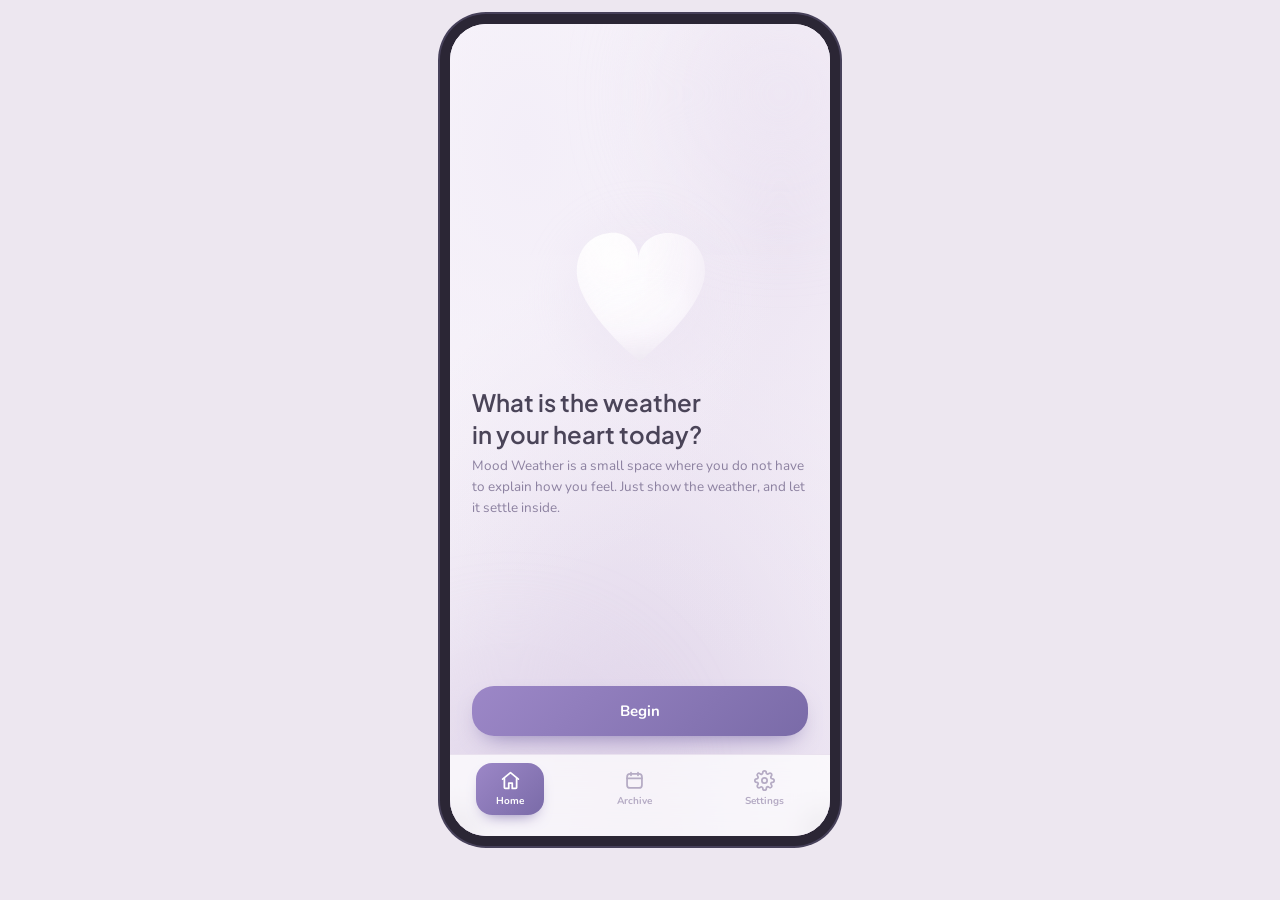
==== mood-weather-v6.html @ 12b2932c "Initial commit" ====
<!DOCTYPE html>
<html lang="en" id="mw-html">
<head>
<meta charset="UTF-8">
<meta name="viewport" content="width=device-width, initial-scale=1.0, viewport-fit=cover">
<title>Mood Weather</title>
<link rel="preconnect" href="https://fonts.googleapis.com">
<link rel="preconnect" href="https://fonts.gstatic.com" crossorigin>
<link href="https://fonts.googleapis.com/css2?family=Plus+Jakarta+Sans:wght@500;600;700&family=Nunito:wght@400;600;700;800&display=swap" rel="stylesheet">
<style>
  :root{
    --ink:#4A4458; --ink-soft:#8C81A0; --ink-faint:#B5ABC4;
    --card:#FFFFFFdd; --line:#E9E1EE;
    --g1:#F3E6F5; --g2:#EAD9EC; --g3:#DDC9E6;
    --accent:#B79FD1; --accent-deep:#9C87C7;
  }
  [data-mood="sun"]{ --g1:#FFE7C2; --g2:#FCCB93; --g3:#F3AE72; --accent:#F0995C; --accent-deep:#E08540; --m-ink:#5B4336; --m-sub:#8D7467; --m-line:#EED8C4; --mark:#F3AE72; }
  [data-mood=""]{ --g1:#F3EEF8; --g2:#ECE4F2; --g3:#DED2E8; --accent:#9C87C7; --accent-deep:#7A6BA8; --m-ink:#4A4458; --m-sub:#8C81A0; --m-line:#E9E1EE; --mark:#8C81A0; }
  [data-mood="cloud"]{ --g1:#E4E9FB; --g2:#C7D0F0; --g3:#96A3CC; --accent:#9CB0EF; --accent-deep:#6280D8; --m-ink:#474F76; --m-sub:#8D879B; --m-line:#E4E2F0; --mark:#8B8799; }
  [data-mood="rain"]{ --g1:#DCF1F3; --g2:#B7DEE2; --g3:#7FAEC0; --accent:#6BA0B4; --accent-deep:#4F8699; --m-ink:#50707C; --m-sub:#6D929F; --m-line:#AEDAEA; --mark:#7FAEC0; }
  [data-mood="storm"]{ --g1:#E6DEF5; --g2:#C9B6E6; --g3:#8175A0; --accent:#8D77BA; --accent-deep:#5F4888; --m-ink:#4A4458; --m-sub:#807494; --m-line:#D6C5DF; --mark:#8C81A0; }
  [data-mood="fog"]{ --g1:#F1E9F3; --g2:#DDCEE0; --g3:#B7A9BE; --accent:#A796AF; --accent-deep:#8C7C93; --m-ink:#4A4458; --m-sub:#8C81A0; --m-line:#E9E1EE; --mark:#8C81A0; }
  [data-mood="rainbow"]{ --g1:#FDE3F0; --g2:#F6C3DE; --g3:#DE9FBC; --accent:#DB88B6; --accent-deep:#C46A9B; --m-ink:#83536D; --m-sub:#A97288; --m-line:#EED2E2; --mark:#9E7285; }
  [data-mood="snow"]{ --g1:#EAF3FB; --g2:#CFE3F3; --g3:#A9C6E0; --accent:#8FB0D1; --accent-deep:#6E93B6; --m-ink:#033A8D; --m-sub:#3560A2; --m-line:#D7E3F3; --mark:#4C7DA9; }
  /* Screens where the weather mood re-tints ink/sub/line — Welcome & Settings stay neutral */
  #scr-today, #scr-confirm, #scr-detail, #scr-season, #scr-archive{
    --ink: var(--m-ink); --ink-soft: var(--m-sub); --line: var(--m-line);
  }

  *{box-sizing:border-box;margin:0;padding:0;}
  body{ background:#EDE7F0; }
  .mw-root{ font-family:'Nunito',sans-serif; color:var(--ink); display:flex; justify-content:center; padding:24px 0; }
  .mw-phone{
    width:100%; max-width:380px; border-radius:36px; overflow:hidden;
    box-shadow:0 0 0 10px #2B2635, 0 0 0 12px #47415a; position:relative; height:812px; isolation:isolate;
  }
  @media (max-width:420px){ .mw-phone{border-radius:0;box-shadow:none;} .mw-root{padding:0;} }

  .mw-bg{ position:absolute; inset:0; z-index:0;
    background:
      radial-gradient(120% 90% at 20% 15%, var(--g1) 0%, transparent 60%),
      radial-gradient(110% 100% at 85% 25%, var(--g2) 0%, transparent 55%),
      radial-gradient(140% 120% at 50% 100%, var(--g3) 0%, transparent 60%),
      linear-gradient(180deg, #FBF8FC, #F3EEF7);
    transition:background 1s ease;
  }
  .mw-bg::before, .mw-bg::after{ content:''; position:absolute; border-radius:50%; filter:blur(50px); opacity:.5; transition:background 1s ease; }
  .mw-bg::before{ width:220px; height:220px; background:var(--g2); top:-40px; right:-60px; animation:mwDrift1 16s ease-in-out infinite, mwPulse 7s ease-in-out infinite; }
  .mw-bg::after{ width:260px; height:260px; background:var(--g3); bottom:-80px; left:-70px; animation:mwDrift2 19s ease-in-out infinite, mwPulse 9s ease-in-out infinite reverse; }
  @keyframes mwDrift1{ 0%,100%{ transform:translate(0,0) scale(1); } 50%{ transform:translate(-18px, 16px) scale(1.08); } }
  @keyframes mwDrift2{ 0%,100%{ transform:translate(0,0) scale(1); } 50%{ transform:translate(16px, -14px) scale(1.06); } }
  @keyframes mwPulse{ 0%,100%{ opacity:.4; } 50%{ opacity:.65; } }

  .mw-screen{ display:none; padding:36px 22px 100px; position:absolute; inset:0; flex-direction:column; z-index:1; animation:mwFadeIn .4s ease; overflow-y:auto; -webkit-overflow-scrolling:touch; }
  .mw-screen.active{display:flex;}
  @keyframes mwFadeIn{from{opacity:0; transform:translateY(6px);} to{opacity:1; transform:translateY(0);}}

  h1.mw-title{ font-family:'Plus Jakarta Sans',sans-serif; font-weight:600; font-size:24px; line-height:1.3; color:var(--ink); white-space:pre-line; }
  h2.mw-h2{ font-family:'Plus Jakarta Sans',sans-serif; font-weight:600; font-size:21px; color:var(--ink); }
  p.mw-sub{ font-size:13.5px; color:var(--ink-soft); line-height:1.55; margin-top:6px; }

  .mw-topbar{ display:flex; align-items:center; justify-content:space-between; margin-bottom:4px; }
  .mw-icon-btn{ width:36px; height:36px; border-radius:50%; background:var(--card); backdrop-filter:blur(6px); border:1.5px solid var(--line); display:flex; align-items:center; justify-content:center; cursor:pointer; }
  .mw-icon-btn svg{ width:17px; height:17px; color:var(--ink-soft); }

  .mw-btn{ font-family:'Nunito',sans-serif; font-weight:700; font-size:15px; border:none; border-radius:22px; padding:15px 20px; cursor:pointer; width:100%; color:#fff;
    background:linear-gradient(135deg,var(--accent),var(--accent-deep)); transition:transform .15s ease, opacity .15s ease, background 1s ease; box-shadow:0 10px 24px -12px var(--accent-deep); }
  .mw-btn:active{transform:scale(0.97);}
  .mw-btn.mw-ghost{ background:transparent; color:var(--ink-soft); border:1.5px solid var(--line); box-shadow:none; }
  #season-btn, #export-btn{ color:var(--mark); }
  .mw-btn.mw-small{ padding:10px 16px; font-size:13.5px; width:auto; }
  .mw-month-actions{ display:flex; gap:20px; margin-top:4px; }
  .mw-btn.mw-half{ flex:1; width:auto; }
  .mw-btn.mw-fill-soft{ background:var(--line); color:var(--mark); border:1.5px solid var(--line); box-shadow:none; }
  .mw-btn:disabled{opacity:.4; cursor:not-allowed; box-shadow:none;}

  .mw-heart-wrap{ display:flex; align-items:center; justify-content:center; }
  .mw-heart{ position:relative; transform-origin:center; }
  .mw-heart-glow{ position:absolute; inset:-20%; border-radius:50%; background:radial-gradient(circle, var(--g3) 0%, transparent 68%); filter:blur(22px); opacity:.4; transition:background 1s ease; pointer-events:none; animation: mwGlowBreathe 6.5s ease-in-out infinite; }
  .mw-heart-clip{ position:relative; overflow:hidden; box-shadow: inset 0 -10px 22px rgba(74,68,88,.18), inset 0 6px 12px rgba(255,255,255,.55); }
  .mw-heart-lg{ width:150px; height:140px; }
  .mw-heart-md{ width:112px; height:101px; }
  .mw-heart-sm{ width:86px; height:77px; }
  .mw-heart-base{ position:absolute; inset:0; background:radial-gradient(circle at 35% 25%, rgba(255,255,255,.95), rgba(250,247,252,.8) 55%, rgba(235,229,242,.7) 100%); }
  .mw-heart-tint{ position:absolute; inset:0; background:var(--g3); opacity:.15; transition:background 1s ease, opacity .6s ease; animation: mwTintShimmer 8s ease-in-out infinite; }
  .mw-heart-inside{ position:absolute; inset:0; overflow:hidden; }
  .mw-heart-surface{ position:absolute; inset:-30%;
    background:radial-gradient(circle at 30% 22%, rgba(255,255,255,.65), rgba(255,255,255,0) 40%), linear-gradient(125deg, rgba(255,255,255,0) 30%, rgba(255,255,255,.5) 46%, rgba(255,255,255,0) 62%);
    background-size:100% 100%, 260% 260%;
    background-position:0 0, 0% 0%;
    mix-blend-mode:overlay; pointer-events:none; animation: mwSheenMove 9s ease-in-out infinite; }

  @keyframes mwBreatheIn{ 0%{ transform:scale(1);} 45%{ transform:scale(1.07);} 100%{ transform:scale(1);} }
  .mw-heart.flourish{ animation: mwBreatheIn .7s cubic-bezier(.3,.8,.4,1); }
  @keyframes mwGlowSpike{ 0%{opacity:.4;} 40%{opacity:.95;} 100%{opacity:.4;} }
  .mw-heart.flourish .mw-heart-glow{ animation: mwGlowSpike .7s ease; }
  @keyframes mwGlowBreathe{ 0%,100%{ filter:blur(22px); } 50%{ filter:blur(27px); } }
  @keyframes mwTintShimmer{ 0%,100%{ opacity:.12; } 35%{ opacity:.19; } 65%{ opacity:.15; } }
  @keyframes mwSheenMove{ 0%{ background-position:0 0, 10% 20%; } 50%{ background-position:0 0, 90% 75%; } 100%{ background-position:0 0, 10% 20%; } }

  .mw-w-drop{ position:absolute; width:2px; border-radius:2px; background:linear-gradient(rgba(255,255,255,.15), rgba(140,195,213,.92)); animation-name:mwFall; animation-timing-function:linear; animation-iteration-count:infinite; }
  @keyframes mwFall{ 0%{ transform:translateY(0);} 100%{ transform:translateY(var(--fall,180px));} }
  .mw-w-snow{ position:absolute; border-radius:50%; filter:blur(1.1px); background:rgba(169,198,224,1); box-shadow:0 0 0 1.5px rgba(111,147,182,.55), 0 1px 3px rgba(90,120,150,.35); animation-name:mwFall; animation-timing-function:linear; animation-iteration-count:infinite; }
  .mw-w-cloud{ position:absolute; border-radius:50%; filter:blur(7px); animation-name:mwDrift; animation-timing-function:ease-in-out; animation-iteration-count:infinite; }
  @keyframes mwDrift{ 0%,100%{ transform:translateX(-10%);} 50%{ transform:translateX(10%);} }
  .mw-w-ray{ position:absolute; left:50%; top:50%; width:2.5px; transform-origin:top center; }
  .mw-w-rays{ position:absolute; inset:0; animation:mwRayRotate 70s linear infinite; }
  @keyframes mwRayRotate{ 0%{ transform:rotate(0deg);} 100%{ transform:rotate(360deg);} }
  .mw-w-sunglow{ position:absolute; inset:6%; border-radius:50%; background:radial-gradient(circle, rgba(255,224,150,.98), rgba(255,214,140,0) 72%); animation:mwGlowPulse 5s ease-in-out infinite; }
  @keyframes mwGlowPulse{ 0%,100%{ opacity:.62;} 50%{ opacity:1;} }
  .mw-w-bow{ position:absolute; left:-20%; width:140%; height:9px; mix-blend-mode:normal; opacity:.28; animation-name:mwRainbowShift; animation-timing-function:ease-in-out; animation-iteration-count:infinite; animation-direction:alternate;
    background:linear-gradient(90deg, rgba(255,140,150,.85), rgba(255,200,120,.85), rgba(240,225,120,.85), rgba(150,220,180,.85), rgba(140,180,230,.85), rgba(200,150,230,.85)); }
  @keyframes mwRainbowShift{ 0%{ transform:translateX(-4%) rotate(-16deg);} 100%{ transform:translateX(4%) rotate(-20deg);} }
  .mw-w-flash{ position:absolute; inset:0; background:radial-gradient(circle at 50% 35%, #fff, #E4E0F5 70%); opacity:0; pointer-events:none; }
  .mw-w-smoke{ position:absolute; border-radius:50%; background:radial-gradient(circle, rgba(74,66,102,.55), rgba(74,66,102,0) 70%); filter:blur(7px); animation-name:mwSmokeDrift; animation-timing-function:ease-in-out; animation-iteration-count:infinite; }
  @keyframes mwSmokeDrift{ 0%{ transform:translate(0,0) scale(1); opacity:.5;} 33%{ transform:translate(6%,-4%) scale(1.08); opacity:.7;} 66%{ transform:translate(-5%,5%) scale(0.96); opacity:.45;} 100%{ transform:translate(0,0) scale(1); opacity:.5;} }
  .mw-w-mist{ position:absolute; border-radius:50%; filter:blur(10px); background:rgba(255,255,255,.35); animation-name:mwDrift; animation-timing-function:ease-in-out; animation-iteration-count:infinite; }

  .mw-week{ font-size:12px; color:var(--ink-faint); text-transform:uppercase; letter-spacing:.06em; margin-bottom:2px; font-weight:700; }
  .mw-date{ font-family:'Plus Jakarta Sans',sans-serif; font-size:19px; font-weight:500; color:var(--ink); margin-bottom:6px; }

  .mw-grid{ display:grid; grid-template-columns:repeat(3,1fr); gap:9px; margin-bottom:14px; }
  .mw-mood-btn{ background:var(--card); backdrop-filter:blur(6px); border:1.5px solid var(--line); border-radius:16px; padding:11px 4px 8px; display:flex; flex-direction:column; align-items:center; gap:5px; cursor:pointer; transition:all .18s ease; }
  .mw-mood-btn svg{width:26px;height:26px;}
  .mw-mood-btn span{font-size:10.5px; font-weight:700; color:var(--ink-soft);}
  .mw-mood-btn.selected{border-color:transparent; transform:translateY(-2px) scale(1.03); box-shadow:0 12px 24px -14px rgba(74,68,88,.35);}
  .mw-mood-btn.selected span{color:var(--ink);}

  textarea.mw-note{ width:100%; border:1.5px solid var(--line); border-radius:16px; padding:12px; font-family:'Nunito',sans-serif; font-size:13.5px; color:var(--ink); resize:none;
    min-height:60px; background:var(--card); backdrop-filter:blur(6px); margin-bottom:8px; }
  textarea.mw-note::placeholder{color:var(--ink-faint);}
  textarea.mw-note:focus{outline:none; border-color:var(--accent);}

  .mw-tag-row{ display:flex; flex-wrap:wrap; gap:6px; margin-bottom:12px; min-height:14px; }
  .mw-tag{ font-size:11.5px; font-weight:700; padding:6px 11px; border-radius:20px; cursor:pointer; background:var(--card); border:1.5px solid var(--line); color:var(--ink-soft); backdrop-filter:blur(6px); }
  .mw-tag.on{ background:linear-gradient(135deg,var(--accent),var(--accent-deep)); color:#fff; border-color:transparent; }
  .mw-tag.suggest{ border-style:dashed; color:var(--accent-deep); }

  .mw-spacer{flex:1;}
  .mw-nav-row{display:flex; gap:10px; position:absolute; left:22px; right:22px; bottom:114px; z-index:20;}

  .mw-tabbar{ position:absolute; left:0; right:0; bottom:0; height:82px; padding-bottom:14px;
    display:flex; align-items:center; justify-content:space-around;
    background:rgba(255,255,255,.72); backdrop-filter:blur(16px);
    border-top:1px solid var(--line); z-index:50; transition:border-color 1s ease; }
  .mw-tab{ display:flex; flex-direction:column; align-items:center; gap:3px; background:none; border:none;
    cursor:pointer; padding:7px 20px; border-radius:16px; color:var(--ink-faint); transition:background .25s ease, color .25s ease; }
  .mw-tab svg{ width:21px; height:21px; display:block; }
  .mw-tab span{ font-family:'Nunito',sans-serif; font-weight:700; font-size:10px; }
  .mw-tab.active{ color:#fff; background:linear-gradient(135deg,var(--accent),var(--accent-deep)); box-shadow:0 8px 16px -9px var(--accent-deep); }

  .mw-conf-msg{font-family:'Plus Jakarta Sans',sans-serif; font-weight:600; font-size:16.5px; margin-top:12px; line-height:1.4; text-align:center;}
  .mw-conf-note{font-size:13px; color:var(--ink-soft); margin-top:8px; line-height:1.5; text-align:center;}

  .mw-extra-card{ background:var(--card); backdrop-filter:blur(8px); border-radius:20px; padding:16px 16px; margin-bottom:12px; box-shadow:0 14px 30px -20px rgba(74,68,88,.3); }
  .mw-extra-card h3{ font-family:'Plus Jakarta Sans',sans-serif; font-weight:500; font-size:14px; margin-bottom:5px; }
  .mw-extra-card p{ font-size:13px; color:var(--ink-soft); line-height:1.5; }
  .mw-extra-card .mw-note-quote{ font-style:normal; color:var(--ink); margin-top:7px; }
  .mw-extra-card textarea{ width:100%; margin-top:9px; border:1.5px solid var(--line); border-radius:12px; padding:9px; font-family:'Nunito',sans-serif; font-size:13px; min-height:52px; resize:none; background:#fff; }

  .mw-toggle{ display:flex; background:var(--card); backdrop-filter:blur(6px); border:1.5px solid var(--line); border-radius:16px; padding:4px; margin-bottom:12px; }
  .mw-toggle button{ flex:1; border:none; background:transparent; padding:9px 0; font-family:'Nunito',sans-serif; font-weight:700; font-size:13px; color:var(--ink-soft); border-radius:12px; cursor:pointer; transition:all .2s ease; }
  .mw-toggle button.on{ background:linear-gradient(135deg,var(--accent),var(--accent-deep)); color:#fff; box-shadow:0 8px 16px -10px var(--accent-deep); }

  .mw-search-row{ display:flex; gap:8px; margin-bottom:10px; }
  .mw-search-input{ flex:1; border:1.5px solid var(--line); border-radius:14px; padding:11px 14px; font-size:13px; font-family:'Nunito',sans-serif; background:var(--card); backdrop-filter:blur(6px); color:var(--ink); }
  .mw-search-input:focus{ outline:none; border-color:var(--accent); }
  .mw-search-tags{ display:flex; flex-wrap:wrap; gap:6px; margin-bottom:12px; }

  .mw-week-grid{display:grid; grid-template-columns:repeat(4,1fr); gap:8px; margin-bottom:14px;}
  .mw-month-grid{display:grid; grid-template-columns:repeat(6,1fr); gap:6px; margin-bottom:14px;}
  .mw-day-cell{ aspect-ratio:1; border-radius:14px; display:flex; flex-direction:column; align-items:center; justify-content:center; gap:3px; cursor:pointer; border:1.5px solid var(--line); background:var(--card); backdrop-filter:blur(6px); transition:transform .15s ease; }
  .mw-day-cell:active{transform:scale(0.93);}
  .mw-day-cell svg{width:20px;height:20px;}
  .mw-month-grid .mw-day-cell svg{width:15px;height:15px;}
  .mw-day-cell.today{border-color:var(--mark); border-width:2px;}
  .mw-day-cell.empty{ visibility:hidden; }
  .mw-day-cell.no-entry{ background:transparent; border-style:dashed; opacity:.55; }
  .mw-day-cell.no-entry .mw-day-label{ color:var(--ink-faint); }
  .mw-day-cell .mw-day-label{font-size:10px; font-weight:700; color:var(--ink-faint);}
  .mw-month-grid .mw-day-cell .mw-day-label{font-size:8.5px;}

  .mw-palette{display:flex; gap:4px; margin:2px 0 14px; height:13px; border-radius:8px; overflow:hidden;}
  .mw-palette span{flex:1;}

  .mw-list{ display:flex; flex-direction:column; gap:8px; margin-bottom:14px; }
  .mw-list-item{ display:flex; align-items:center; gap:12px; background:var(--card); backdrop-filter:blur(6px); border:1.5px solid var(--line); border-radius:16px; padding:10px 13px; cursor:pointer; }
  .mw-list-item .mw-li-text{ flex:1; min-width:0; }
  .mw-list-item .mw-li-date{ font-size:11px; font-weight:700; color:var(--ink-faint); }
  .mw-list-item .mw-li-note{ font-size:12.5px; color:var(--ink-soft); white-space:nowrap; overflow:hidden; text-overflow:ellipsis; }

  .mw-detail-card{background:var(--card); backdrop-filter:blur(8px); border-radius:22px; padding:22px 18px; margin-top:4px; box-shadow:0 20px 40px -24px rgba(74,68,88,.35);}
  .mw-detail-mood{font-family:'Plus Jakarta Sans',sans-serif; font-weight:600; font-size:19px; margin-top:10px; text-align:center;}
  .mw-detail-note{font-size:13.5px; color:var(--ink-soft); line-height:1.6; margin-top:12px; border-top:1px solid var(--line); padding-top:12px;}

  .mw-back{ display:flex; align-items:center; gap:6px; font-size:13px; font-weight:700; color:var(--ink-soft); cursor:pointer; margin-bottom:14px; width:fit-content; }

  .mw-dots{display:flex; justify-content:center; gap:6px; padding:12px 0 4px;}
  .mw-dots span{width:6px; height:6px; border-radius:50%; background:var(--line); cursor:pointer;}
  .mw-dots span.on{background:var(--accent);}

  .mw-view-note{ font-size:13px; color:var(--ink-soft); margin-top:8px; line-height:1.5; text-align:center; padding:0 10px; }

  .mw-row{ display:flex; align-items:center; justify-content:space-between; padding:14px 4px; border-bottom:1px solid var(--line); }
  .mw-row:last-of-type{ border-bottom:none; }
  .mw-row-label{ font-size:14px; font-weight:700; }
  .mw-row-sub{ font-size:11.5px; color:var(--ink-faint); margin-top:2px; }
  .mw-switch{ width:44px; height:26px; border-radius:14px; background:var(--line); position:relative; cursor:pointer; transition:background .2s ease; flex-shrink:0; }
  .mw-switch.on{ background:linear-gradient(135deg,var(--accent),var(--accent-deep)); }
  .mw-switch::after{ content:''; position:absolute; width:20px; height:20px; border-radius:50%; background:#fff; top:3px; left:3px; transition:left .2s ease; box-shadow:0 2px 6px rgba(0,0,0,.2); }
  .mw-switch.on::after{ left:21px; }
  select.mw-select{ border:1.5px solid var(--line); border-radius:12px; padding:8px 10px; font-family:'Nunito',sans-serif; font-size:13px; font-weight:700; color:var(--ink); background:#fff; }

  .mw-lang-dropdown{ position:relative; }
  .mw-lang-current{ display:flex; align-items:center; justify-content:space-between; background:var(--card); backdrop-filter:blur(6px); border:1.5px solid var(--line); border-radius:16px; padding:13px 15px; cursor:pointer; font-family:'Nunito',sans-serif; font-weight:700; font-size:14px; color:var(--ink); }
  .mw-lang-current.open #lang-chevron{ transform:rotate(180deg); }
  .mw-lang-flag{ font-size:18px; line-height:1; }
  .mw-lang-menu{ position:absolute; top:calc(100% + 8px); left:0; right:0; background:#fff; border:1.5px solid var(--line); border-radius:16px; box-shadow:0 18px 34px -18px rgba(74,68,88,.4); overflow:hidden; z-index:30; display:none; }
  .mw-lang-menu.open{ display:block; }
  .mw-lang-option{ display:flex; align-items:center; gap:10px; padding:13px 15px; cursor:pointer; font-family:'Nunito',sans-serif; font-weight:700; font-size:14px; color:var(--ink-soft); }
  .mw-lang-option + .mw-lang-option{ border-top:1px solid var(--line); }
  .mw-lang-option:hover{ background:var(--g1); }
  .mw-lang-option.active{ color:var(--ink); background:var(--g1); }

  .mw-notif-banner{ position:absolute; top:26px; left:10px; right:10px; z-index:50; background:rgba(45,40,58,.92); backdrop-filter:blur(10px); color:#fff; border-radius:16px; padding:12px 14px; display:flex; align-items:center; gap:10px;
    transform:translateY(-120px); transition:transform .4s cubic-bezier(.2,.9,.3,1); box-shadow:0 14px 30px -12px rgba(0,0,0,.4); }
  .mw-notif-banner.show{ transform:translateY(0); }
  .mw-notif-banner .mw-nb-icon{ width:30px; height:30px; border-radius:9px; background:linear-gradient(135deg,#FCCB93,#F3AE72); flex-shrink:0; }
  .mw-notif-banner .mw-nb-title{ font-size:12.5px; font-weight:800; }
  .mw-notif-banner .mw-nb-text{ font-size:12px; opacity:.85; margin-top:1px; }
</style>
</head>
<body>
<div class="mw-root">
<div class="mw-phone" id="mw-phone" data-mood="">
  <div class="mw-bg"></div>
  <div class="mw-notif-banner" id="mw-notif">
    <div class="mw-nb-icon"></div>
    <div>
      <div class="mw-nb-title">Mood Weather</div>
      <div class="mw-nb-text" id="notif-text">How is the weather inside today?</div>
    </div>
  </div>

  <div class="mw-screen active" id="scr-welcome">
    <div class="mw-spacer"></div>
    <div class="mw-heart-wrap"><div class="mw-heart mw-heart-lg" id="welcome-heart">
      <div class="mw-heart-glow"></div>
      <div class="mw-heart-clip mw-heart-lg"><div class="mw-heart-base"></div><div class="mw-heart-tint" style="opacity:.05;"></div><div class="mw-heart-inside"></div><div class="mw-heart-surface"></div></div>
    </div></div>
    <h1 class="mw-title" id="welcome-title" style="margin-top:20px;">What is the weather<br>in your heart today?</h1>
    <p class="mw-sub" id="welcome-sub">Mood Weather is a small space where you do not have to explain how you feel. Just show the weather, and let it settle inside.</p>
    <div class="mw-spacer"></div>
    <button class="mw-btn" id="begin-btn" onclick="mwGo('today')">Begin</button>
  </div>

  <div class="mw-screen" id="scr-today">
    <div id="today-form">
      <div class="mw-week" id="today-week"></div>
      <div class="mw-date" id="today-date"></div>
      <div class="mw-heart-wrap" style="margin:6px 0 10px;"><div class="mw-heart mw-heart-md" id="today-heart">
        <div class="mw-heart-glow"></div>
        <div class="mw-heart-clip mw-heart-md"><div class="mw-heart-base"></div><div class="mw-heart-tint" style="opacity:.05;"></div><div class="mw-heart-inside"></div><div class="mw-heart-surface"></div></div>
      </div></div>
      <p class="mw-sub" style="margin:0 0 12px; text-align:center;" id="today-form-sub">Pick the weather that feels closest.</p>
      <div class="mw-grid" id="mood-grid"></div>
      <textarea class="mw-note" id="mood-note" placeholder="A few words, if you feel like it..." oninput="mwOnNoteInput()"></textarea>
      <div class="mw-tag-row" id="tag-row"></div>
      <div class="mw-spacer"></div>
      <button class="mw-btn" id="save-btn" disabled onclick="mwSave()">Save</button>
    </div>
    <div id="today-view" style="display:none;">
      <div class="mw-week" id="view-week"></div>
      <div class="mw-date" id="view-date"></div>
      <div class="mw-heart-wrap" style="margin:14px 0 8px;"><div class="mw-heart mw-heart-md" id="view-heart">
        <div class="mw-heart-glow"></div>
        <div class="mw-heart-clip mw-heart-md"><div class="mw-heart-base"></div><div class="mw-heart-tint" style="opacity:.05;"></div><div class="mw-heart-inside"></div><div class="mw-heart-surface"></div></div>
      </div></div>
      <div class="mw-conf-msg" id="view-mood"></div>
      <div class="mw-view-note" id="view-note"></div>
      <div class="mw-spacer"></div>
      <div class="mw-nav-row">
        <button class="mw-btn mw-ghost" id="change-weather-btn" onclick="mwEditToday()">Change weather</button>
        <button class="mw-btn" id="today-archive-btn" onclick="mwRenderArchive(); mwGo('archive')">Archive</button>
      </div>
    </div>
  </div>

  <div class="mw-screen" id="scr-confirm">
    <div class="mw-spacer"></div>
    <div class="mw-heart-wrap"><div class="mw-heart mw-heart-md" id="confirm-heart">
      <div class="mw-heart-glow"></div>
      <div class="mw-heart-clip mw-heart-md"><div class="mw-heart-base"></div><div class="mw-heart-tint" style="opacity:.05;"></div><div class="mw-heart-inside"></div><div class="mw-heart-surface"></div></div>
    </div></div>
    <div class="mw-conf-msg" id="confirm-msg"></div>
    <div class="mw-conf-note" id="confirm-note">Logged. Thank you for checking in with yourself.</div>
    <div id="confirm-extra" style="margin-top:16px;"></div>
    <div class="mw-spacer"></div>
    <div class="mw-nav-row">
      <button class="mw-btn mw-ghost" id="confirm-back-btn" onclick="mwGo('today')">Back</button>
      <button class="mw-btn" id="confirm-archive-btn" onclick="mwRenderArchive(); mwGo('archive')">Archive</button>
    </div>
  </div>

  <div class="mw-screen" id="scr-archive">
    <div class="mw-topbar">
      <h1 class="mw-title" id="archive-title" style="font-size:21px;">Your climate</h1>
      <div class="mw-icon-btn" onclick="mwToggleSearch()">
        <svg viewBox="0 0 24 24" fill="none" stroke="currentColor" stroke-width="2.2" stroke-linecap="round"><circle cx="11" cy="11" r="7"/><line x1="21" y1="21" x2="16.6" y2="16.6"/></svg>
      </div>
    </div>
    <p class="mw-sub" style="margin-bottom:12px;" id="archive-sub">Tap a day to remember it.</p>

    <div id="search-block" style="display:none;">
      <div class="mw-search-row">
        <input class="mw-search-input" id="search-input" placeholder="Search your notes..." oninput="mwRunSearch()">
      </div>
      <div class="mw-search-tags" id="search-tag-pills"></div>
      <div class="mw-list" id="search-results"></div>
    </div>

    <div id="normal-block">
      <div class="mw-toggle">
        <button id="toggle-week" class="on" onclick="mwSetView('week')">Week</button>
        <button id="toggle-month" onclick="mwSetView('month')">Month</button>
      </div>
      <div class="mw-week-grid" id="archive-grid" style="display:grid;"></div>
      <div class="mw-month-grid" id="archive-grid-month" style="display:none;"></div>
      <div class="mw-palette" id="archive-palette"></div>
      <div class="mw-month-actions" id="month-actions" style="display:none;">
        <button class="mw-btn mw-ghost mw-small mw-half" id="export-btn" onclick="mwExportMonth()">Export palette</button>
        <button class="mw-btn mw-small mw-half" id="season-btn-month" onclick="mwRenderSeason(); mwGo('season')">See your season</button>
      </div>
      <button class="mw-btn mw-ghost" id="season-btn" style="margin-top:4px;" onclick="mwRenderSeason(); mwGo('season')">See your season</button>
    </div>

    <div class="mw-spacer"></div>
  </div>

  <div class="mw-screen" id="scr-detail">
    <div class="mw-back" onclick="mwGo('archive')">
      <svg width="16" height="16" viewBox="0 0 24 24" fill="none" stroke="currentColor" stroke-width="2.4" stroke-linecap="round"><path d="M15 18l-6-6 6-6"/></svg>
      <span id="detail-back-label">Archive</span>
    </div>
    <div class="mw-detail-card">
      <div class="mw-week" id="detail-week" style="text-align:center;"></div>
      <div class="mw-date" id="detail-date" style="text-align:center;"></div>
      <div class="mw-heart-wrap" style="margin:10px 0 2px;"><div class="mw-heart mw-heart-sm" id="detail-heart">
        <div class="mw-heart-glow"></div>
        <div class="mw-heart-clip mw-heart-sm"><div class="mw-heart-base"></div><div class="mw-heart-tint" style="opacity:.05;"></div><div class="mw-heart-inside"></div><div class="mw-heart-surface"></div></div>
      </div></div>
      <div class="mw-detail-mood" id="detail-mood"></div>
      <div class="mw-tag-row" id="detail-tags" style="justify-content:center; margin-top:8px;"></div>
      <div class="mw-detail-note" id="detail-note"></div>
    </div>
  </div>

  <div class="mw-screen" id="scr-season">
    <div class="mw-back" onclick="mwGo('archive')">
      <svg width="16" height="16" viewBox="0 0 24 24" fill="none" stroke="currentColor" stroke-width="2.4" stroke-linecap="round"><path d="M15 18l-6-6 6-6"/></svg>
      <span id="season-back-label">Archive</span>
    </div>
    <h2 class="mw-h2" id="season-title">Your season</h2>
    <div class="mw-detail-card" style="margin-top:14px;">
      <div class="mw-heart-wrap" style="margin:0 0 8px;"><div class="mw-heart mw-heart-sm" id="season-heart">
        <div class="mw-heart-glow"></div>
        <div class="mw-heart-clip mw-heart-sm"><div class="mw-heart-base"></div><div class="mw-heart-tint" style="opacity:.05;"></div><div class="mw-heart-inside"></div><div class="mw-heart-surface"></div></div>
      </div></div>
      <p id="season-text" style="font-family:'Nunito',sans-serif; font-size:14.5px; line-height:1.6; text-align:center; color:var(--ink-soft);"></p>
      <div class="mw-palette" id="season-palette" style="margin-top:16px;"></div>
    </div>
  </div>

  <div class="mw-screen" id="scr-settings">
    <div class="mw-back" onclick="mwGo('today')">
      <svg width="16" height="16" viewBox="0 0 24 24" fill="none" stroke="currentColor" stroke-width="2.4" stroke-linecap="round"><path d="M15 18l-6-6 6-6"/></svg>
      <span id="settings-back-label">Back</span>
    </div>
    <h2 class="mw-h2" id="settings-title">Settings</h2>

    <p class="mw-sub" id="language-label" style="margin-top:18px; font-weight:700; color:var(--ink);">Language</p>
    <div class="mw-lang-dropdown" style="margin-top:8px;">
      <div class="mw-lang-current" id="lang-current" onclick="mwToggleLangMenu()">
        <span style="display:flex; align-items:center; gap:10px;">
          <span class="mw-lang-flag" id="lang-current-flag">🇬🇧</span>
          <span id="lang-current-name">English</span>
        </span>
        <svg id="lang-chevron" width="14" height="14" viewBox="0 0 24 24" fill="none" stroke="#8C81A0" stroke-width="2.4" stroke-linecap="round" stroke-linejoin="round" style="transition:transform .2s ease;"><path d="M6 9l6 6 6-6"/></svg>
      </div>
      <div class="mw-lang-menu" id="lang-menu">
        <div class="mw-lang-option active" id="lang-option-en" onclick="mwSelectLang('en')"><span class="mw-lang-flag">🇬🇧</span><span>English</span></div>
        <div class="mw-lang-option" id="lang-option-ru" onclick="mwSelectLang('ru')"><span class="mw-lang-flag">🇷🇺</span><span>Русский</span></div>
        <div class="mw-lang-option" id="lang-option-uk" onclick="mwSelectLang('uk')"><span class="mw-lang-flag">🇺🇦</span><span>Українська</span></div>
      </div>
    </div>

    <div class="mw-detail-card" style="margin-top:14px;">
      <div class="mw-row">
        <div><div class="mw-row-label" id="reminder-label">Daily reminder</div><div class="mw-row-sub" id="reminder-sub">A gentle nudge in the evening</div></div>
        <div class="mw-switch" id="reminder-switch" onclick="mwToggleReminder()"></div>
      </div>
      <div class="mw-row" id="reminder-time-row" style="display:none;">
        <div class="mw-row-label" id="remind-at-label">Remind me at</div>
        <select class="mw-select" id="reminder-time">
          <option value="19:00">7:00 PM</option>
          <option value="20:00" selected>8:00 PM</option>
          <option value="21:00">9:00 PM</option>
          <option value="22:00">10:00 PM</option>
        </select>
      </div>
    </div>
    <p class="mw-sub" id="push-note" style="margin-top:12px;">Real push notifications need the app installed on your phone with permission granted. This button shows what it will feel like.</p>
    <button class="mw-btn mw-ghost" id="preview-btn" style="margin-top:14px;" onclick="mwPreviewNotif()">Preview notification</button>
  </div>

  <div class="mw-tabbar" id="mw-tabbar">
    <button class="mw-tab active" id="tab-home" onclick="mwTabGo('home')">
      <svg viewBox="0 0 24 24" fill="none" stroke="currentColor" stroke-width="2" stroke-linecap="round" stroke-linejoin="round"><path d="M3 10.5 12 3l9 7.5"/><path d="M5 9.5V20a1 1 0 0 0 1 1h4v-6h4v6h4a1 1 0 0 0 1-1V9.5"/></svg>
      <span id="tab-home-label">Home</span>
    </button>
    <button class="mw-tab" id="tab-archive" onclick="mwTabGo('archive')">
      <svg viewBox="0 0 24 24" fill="none" stroke="currentColor" stroke-width="2" stroke-linecap="round" stroke-linejoin="round"><rect x="3.5" y="4.5" width="17" height="16" rx="3.5"/><path d="M3.5 9.5h17"/><path d="M8 3v3M16 3v3"/></svg>
      <span id="tab-archive-label">Archive</span>
    </button>
    <button class="mw-tab" id="tab-settings" onclick="mwTabGo('settings')">
      <svg viewBox="0 0 24 24" fill="none" stroke="currentColor" stroke-width="2" stroke-linecap="round" stroke-linejoin="round"><circle cx="12" cy="12" r="3"/><path d="M19.4 15a1.65 1.65 0 0 0 .33 1.82l.06.06a2 2 0 1 1-2.83 2.83l-.06-.06a1.65 1.65 0 0 0-1.82-.33 1.65 1.65 0 0 0-1 1.51V21a2 2 0 0 1-4 0v-.09A1.65 1.65 0 0 0 9 19.4a1.65 1.65 0 0 0-1.82.33l-.06.06a2 2 0 1 1-2.83-2.83l.06-.06a1.65 1.65 0 0 0 .33-1.82 1.65 1.65 0 0 0-1.51-1H3a2 2 0 0 1 0-4h.09A1.65 1.65 0 0 0 4.6 9a1.65 1.65 0 0 0-.33-1.82l-.06-.06a2 2 0 1 1 2.83-2.83l.06.06a1.65 1.65 0 0 0 1.82.33H9a1.65 1.65 0 0 0 1-1.51V3a2 2 0 0 1 4 0v.09a1.65 1.65 0 0 0 1 1.51 1.65 1.65 0 0 0 1.82-.33l.06-.06a2 2 0 1 1 2.83 2.83l-.06.06a1.65 1.65 0 0 0-.33 1.82V9a1.65 1.65 0 0 0 1.51 1H21a2 2 0 0 1 0 4h-.09a1.65 1.65 0 0 0-1.51 1z"/></svg>
      <span id="tab-settings-label">Settings</span>
    </button>
  </div>

</div>
</div>

<script>
/* ---------- I18N ---------- */
const STRINGS = {
  en: {
    welcomeTitle: 'What is the weather\nin your heart today?',
    welcomeSub: 'Mood Weather is a small space where you do not have to explain how you feel. Just show the weather, and let it settle inside.',
    begin: 'Begin',
    todaySubPick: 'Pick the weather that feels closest',
    todaySubUpdate: 'Update how today feels',
    notePlaceholder: 'A few words, if you feel like it...',
    save: 'Save',
    update: 'Update',
    todayWas: 'Today was',
    noNote: 'No note added.',
    changeWeather: 'Change weather',
    archive: 'Archive',
    loggedNote: 'Logged. Thank you for checking in with yourself.',
    back: 'Back',
    heavierTitle: 'A heavier stretch lately',
    heavierDesc: 'The last few days have felt stormy or rainy. No need to fix anything right now. Maybe just a small pause, or a kind word to yourself.',
    kindnessPlaceholder: 'Something kind, for future you...',
    kindnessSaved: 'Saved. Thank you.',
    saveThought: 'Save this thought',
    familiarTitle: 'This feels familiar',
    familiarDesc: 'A bit like {date}. You wrote:',
    yourClimate: 'Your climate',
    tapDay: 'Tap a day to remember it',
    searchByWords: 'Search by words or tags',
    week: 'Week',
    month: 'Month',
    searchPlaceholder: 'Search your notes...',
    searchHint: 'Type a word or pick a tag to search.',
    noMatch: 'No entries match yet.',
    exportPalette: 'Export palette',
    seeYourSeason: 'See your season',
    noNoteDay: 'No note on this day.',
    dayEmptyTitle: 'This day stayed quiet',
    dayEmptySub: "No weather was chosen here. Some days just pass by, and that's alright too.",
    noNoteShort: 'No note',
    yourSeason: 'Your season',
    seasonTemplate: 'Your last {n} days were mostly {mood} — {count} out of {n} days. {closing}',
    closingWarm: 'It looks like warmth found its way back by the end.',
    closingHeavy: 'It has been a heavier stretch lately.',
    settings: 'Settings',
    tabHome: 'Home',
    tabArchive: 'Archive',
    tabSettings: 'Settings',
    dailyReminder: 'Daily reminder',
    reminderSub: 'A gentle nudge in the evening',
    remindAt: 'Remind me at',
    pushNote: 'Real push notifications need the app installed on your phone with permission granted. This button shows what it will feel like.',
    previewNotif: 'Preview notification',
    notifText: 'How is the weather inside today?',
    language: 'Language',
    exportTo: 'to'
  },
  ru: {
    welcomeTitle: 'Какая сегодня погода\nв твоём сердце?',
    welcomeSub: 'Mood Weather — маленькое пространство, где не нужно объяснять свои чувства. Просто покажи погоду и дай ей поселиться внутри.',
    begin: 'Начать',
    todaySubPick: 'Выбери погоду, которая ближе всего',
    todaySubUpdate: 'Обнови, как себя чувствуешь сегодня',
    notePlaceholder: 'Пара слов, если хочется...',
    save: 'Сохранить',
    update: 'Обновить',
    todayWas: 'Сегодня было',
    noNote: 'Заметка не добавлена.',
    changeWeather: 'Изменить погоду',
    archive: 'Архив',
    loggedNote: 'Записано. Спасибо, что заглянула к себе.',
    back: 'Назад',
    heavierTitle: 'Тяжёлый период',
    heavierDesc: 'Последние дни ощущались как гроза или дождь. Не нужно ничего чинить прямо сейчас. Может быть, просто пауза или доброе слово себе.',
    kindnessPlaceholder: 'Что-то доброе, для будущей себя...',
    kindnessSaved: 'Сохранено. Спасибо.',
    saveThought: 'Сохранить мысль',
    familiarTitle: 'Это кажется знакомым',
    familiarDesc: 'Немного похоже на {date}. Ты писала:',
    yourClimate: 'Твой климат',
    tapDay: 'Нажми на день, чтобы вспомнить его',
    searchByWords: 'Ищи по словам или тегам',
    week: 'Неделя',
    month: 'Месяц',
    searchPlaceholder: 'Поиск по заметкам...',
    searchHint: 'Введи слово или выбери тег для поиска.',
    noMatch: 'Пока нет совпадений.',
    exportPalette: 'Экспорт палитры',
    seeYourSeason: 'Посмотреть свой сезон',
    noNoteDay: 'В этот день нет заметки.',
    dayEmptyTitle: 'Этот день остался тихим',
    dayEmptySub: 'Здесь не была отмечена погода. Иногда дни просто проходят мимо — и это тоже нормально.',
    noNoteShort: 'Нет заметки',
    yourSeason: 'Твой сезон',
    seasonTemplate: 'Последние {n} дней у тебя были в основном {mood} — {count} из {n} дней. {closing}',
    closingWarm: 'Похоже, к концу вернулось тепло.',
    closingHeavy: 'Последнее время было непросто.',
    settings: 'Настройки',
    tabHome: 'Главная',
    tabArchive: 'Архив',
    tabSettings: 'Настройки',
    dailyReminder: 'Ежедневное напоминание',
    reminderSub: 'Мягкое напоминание вечером',
    remindAt: 'Напомнить в',
    pushNote: 'Настоящие push-уведомления требуют установки приложения на телефон с разрешением. Эта кнопка показывает, как это будет ощущаться.',
    previewNotif: 'Показать превью',
    notifText: 'Какая сегодня погода внутри?',
    language: 'Язык',
    exportTo: 'по'
  },
  uk: {
    welcomeTitle: 'Яка сьогодні погода\nв твоєму серці?',
    welcomeSub: 'Mood Weather — маленький простір, де не потрібно пояснювати свої почуття. Просто покажи погоду і дай їй оселитися всередині.',
    begin: 'Почати',
    todaySubPick: 'Обери погоду, яка найближча',
    todaySubUpdate: 'Онови, як себе почуваєш сьогодні',
    notePlaceholder: 'Кілька слів, якщо хочеться...',
    save: 'Зберегти',
    update: 'Оновити',
    todayWas: 'Сьогодні було',
    noNote: 'Нотатку не додано.',
    changeWeather: 'Змінити погоду',
    archive: 'Архів',
    loggedNote: 'Записано. Дякую, що зазирнула до себе.',
    back: 'Назад',
    heavierTitle: 'Важкий період',
    heavierDesc: 'Останні дні відчувались як гроза або дощ. Не треба нічого лагодити прямо зараз. Можливо, просто пауза або добре слово собі.',
    kindnessPlaceholder: 'Щось добре, для майбутньої себе...',
    kindnessSaved: 'Збережено. Дякую.',
    saveThought: 'Зберегти думку',
    familiarTitle: 'Це здається знайомим',
    familiarDesc: 'Трохи схоже на {date}. Ти писала:',
    yourClimate: 'Твій клімат',
    tapDay: 'Натисни на день, щоб згадати його',
    searchByWords: 'Шукай за словами або тегами',
    week: 'Тиждень',
    month: 'Місяць',
    searchPlaceholder: 'Пошук у нотатках...',
    searchHint: 'Введи слово або обери тег для пошуку.',
    noMatch: 'Поки немає збігів.',
    exportPalette: 'Експорт палітри',
    seeYourSeason: 'Побачити свій сезон',
    noNoteDay: 'У цей день немає нотатки.',
    dayEmptyTitle: 'Цей день лишився тихим',
    dayEmptySub: 'Тут не була обрана погода. Іноді дні просто минають — і це теж нормально.',
    noNoteShort: 'Без нотатки',
    yourSeason: 'Твій сезон',
    seasonTemplate: 'Останні {n} днів у тебе були переважно {mood} — {count} із {n} днів. {closing}',
    closingWarm: 'Схоже, наприкінці повернулося тепло.',
    closingHeavy: 'Останнім часом було нелегко.',
    settings: 'Налаштування',
    tabHome: 'Головна',
    tabArchive: 'Архів',
    tabSettings: 'Налаштування',
    dailyReminder: 'Щоденне нагадування',
    reminderSub: "М'яке нагадування ввечері",
    remindAt: 'Нагадати о',
    pushNote: "Справжні push-сповіщення потребують встановлення застосунку на телефон із дозволом. Ця кнопка показує, як це відчуватиметься.",
    previewNotif: 'Показати перегляд',
    notifText: 'Яка сьогодні погода всередині?',
    language: 'Мова',
    exportTo: 'по'
  }
};

const MOODS_I18N = {
  en: { sun:{label:'Sunny',phrase:'Clear and light inside'}, cloud:{label:'Cloudy',phrase:'A calm, soft-focus kind of day'}, rain:{label:'Rainy',phrase:'A quiet kind of sad, and that is okay'}, storm:{label:'Stormy',phrase:'It was a lot to carry today'}, rainbow:{label:'Rainbow',phrase:'Warmth found its way back'}, snow:{label:'Snowy',phrase:'Everything went quiet and soft'} },
  ru: { sun:{label:'Солнечно',phrase:'Ясно и легко внутри'}, cloud:{label:'Облачно',phrase:'Спокойный, размытый день'}, rain:{label:'Дождливо',phrase:'Тихая грусть, и это нормально'}, storm:{label:'Гроза',phrase:'Сегодня было тяжело'}, rainbow:{label:'Радуга',phrase:'Тепло вернулось'}, snow:{label:'Снежно',phrase:'Всё стало тихим и мягким'} },
  uk: { sun:{label:'Сонячно',phrase:'Ясно і легко всередині'}, cloud:{label:'Хмарно',phrase:'Спокійний, розмитий день'}, rain:{label:'Дощово',phrase:'Тихий смуток, і це нормально'}, storm:{label:'Гроза',phrase:'Сьогодні було важко'}, rainbow:{label:'Веселка',phrase:'Тепло повернулося'}, snow:{label:'Сніжно',phrase:"Все стало тихим і м'яким"} }
};
const MOOD_COLORS = { sun:'#F3AE72', cloud:'#96A3CC', rain:'#7FAEC0', storm:'#8175A0', rainbow:'#DE9FBC', snow:'#A9C6E0' };
const MOOD_KEYS = ['sun','cloud','rain','storm','rainbow','snow'];

const TAG_IDS = ['work','sleep','relationships','health'];
const TAG_LABELS = {
  en: { work:'Work', sleep:'Sleep', relationships:'Relationships', health:'Health' },
  ru: { work:'Работа', sleep:'Сон', relationships:'Отношения', health:'Здоровье' },
  uk: { work:'Робота', sleep:'Сон', relationships:'Стосунки', health:"Здоров'я" }
};
const TAG_KEYWORDS = {
  en: { work:['work','deadline','meeting','boss','job','project'], sleep:['tired','exhausted','sleep','insomnia','slept','nap'], relationships:['friend','family','partner','fight','argument','love','mom','dad'], health:['sick','pain','headache','workout','run','doctor'] },
  ru: { work:['работа','дедлайн','встреча','начальник','проект'], sleep:['устала','устал','вымотана','сон','бессонница','не выспалась','поспала'], relationships:['друг','подруга','семья','партнер','партнёр','ссора','любовь','мама','папа'], health:['болею','боль','голова болит','тренировка','пробежка','врач'] },
  uk: { work:['робота','дедлайн','зустріч','начальник','проект'], sleep:['втомилася','втомився','сон','безсоння','не виспалась','поспала'], relationships:['друг','подруга',"сім'я",'партнер','сварка','кохання','мама','тато'], health:['хвора','хворий','біль','головний біль','тренування','пробіжка','лікар'] }
};

const WEEKDAYS_I18N = {
  en: ['Sun','Mon','Tue','Wed','Thu','Fri','Sat'],
  ru: ['Вс','Пн','Вт','Ср','Чт','Пт','Сб'],
  uk: ['Нд','Пн','Вт','Ср','Чт','Пт','Сб']
};
const MONTHS_I18N = {
  en: ['January','February','March','April','May','June','July','August','September','October','November','December'],
  ru: ['января','февраля','марта','апреля','мая','июня','июля','августа','сентября','октября','ноября','декабря'],
  uk: ['січня','лютого','березня','квітня','травня','червня','липня','серпня','вересня','жовтня','листопада','грудня']
};

function t(key){ return STRINGS[state.lang][key]; }
function moodInfo(key){ return MOODS_I18N[state.lang][key]; }
function tagLabel(id){ return TAG_LABELS[state.lang][id]; }

/* ---------- HEART GEOMETRY ---------- */
const HEART_TEMPLATE = [
  ['M',50,87],['C',50,87,7,54,7,28],['C',7,13,18,3,32,3],['C',41,3,49,10,49,20],
  ['C',49,10,58,3,69,3],['C',83,3,94,13,94,28],['C',94,54,50,87,50,87],['Z']
];
function buildHeartPath(w,h){
  const sx = w/100, sy = h/90;
  return HEART_TEMPLATE.map(seg=>{
    if(seg[0]==='Z') return 'Z';
    const cmd = seg[0];
    const nums = seg.slice(1);
    const scaled = [];
    for(let i=0;i<nums.length;i+=2){ scaled.push((nums[i]*sx).toFixed(2), (nums[i+1]*sy).toFixed(2)); }
    return cmd + scaled.join(',');
  }).join(' ');
}
const HEART_PATHS = { lg: buildHeartPath(150,140), md: buildHeartPath(112,101), sm: buildHeartPath(86,77) };

function mwInitHeartClips(){
  document.querySelectorAll('.mw-heart-clip').forEach(el=>{
    let size = 'md';
    if(el.classList.contains('mw-heart-lg')) size = 'lg';
    else if(el.classList.contains('mw-heart-sm')) size = 'sm';
    el.style.clipPath = 'path("' + HEART_PATHS[size] + '")';
  });
}

/* ---------- WEATHER INSIDE HEART ---------- */
function rnd(min,max){ return min + Math.random()*(max-min); }

function mwRenderWeatherInside(container, mood){
  if(container._stormInterval){ clearInterval(container._stormInterval); container._stormInterval = null; }
  container.innerHTML = '';
  const w = container.clientWidth || 110, h = container.clientHeight || 100;

  if(!mood){
    const mist = document.createElement('div');
    mist.className = 'mw-w-mist';
    const size = w*0.7;
    mist.style.width = size+'px'; mist.style.height = (size*0.5)+'px';
    mist.style.left = (w*0.15)+'px'; mist.style.top = (h*0.4)+'px';
    mist.style.animationDuration = rnd(9,13)+'s';
    container.appendChild(mist);
    return;
  }

  if(mood==='sun'){
    const glow = document.createElement('div'); glow.className='mw-w-sunglow';
    glow.style.animationDuration = rnd(4.2,6)+'s'; container.appendChild(glow);
    const rays = document.createElement('div'); rays.className='mw-w-rays';
    rays.style.animationDuration = rnd(55,85)+'s';
    const n = 6;
    for(let i=0;i<n;i++){
      const ray = document.createElement('div'); ray.className='mw-w-ray';
      ray.style.height = (h*0.42)+'px';
      ray.style.background = 'linear-gradient(to bottom, rgba(255,236,190,.98), rgba(255,224,168,0))';
      const angle = (360/n)*i + rnd(-8,8);
      ray.style.transform = 'translateX(-50%) rotate('+angle+'deg)';
      rays.appendChild(ray);
    }
    container.appendChild(rays);
  }

  else if(mood==='cloud' || mood==='fog'){
    const count = mood==='fog' ? 5 : 3;
    for(let i=0;i<count;i++){
      const c = document.createElement('div'); c.className='mw-w-cloud';
      const cw = rnd(w*0.5, w*0.8), ch = cw*rnd(0.32,0.4);
      c.style.width = cw+'px'; c.style.height = ch+'px';
      c.style.left = rnd(-10, w*0.3)+'px';
      c.style.top = rnd(h*0.15, h*0.75)+'px';
      c.style.background = 'rgba(196,203,228,'+rnd(0.55,0.8).toFixed(2)+')';
      c.style.animationDuration = rnd(7,13)+'s';
      c.style.animationDelay = '-'+rnd(0,8).toFixed(1)+'s';
      container.appendChild(c);
    }
  }

  else if(mood==='rain' || mood==='storm'){
    const count = mood==='storm' ? 8 : 9;
    for(let i=0;i<count;i++){
      const d = document.createElement('div'); d.className='mw-w-drop';
      d.style.height = rnd(12,20)+'px';
      d.style.left = rnd(6, w-6)+'px';
      d.style.top = rnd(-14,-2)+'%';
      d.style.setProperty('--fall', (h*rnd(0.55,0.68))+'px');
      d.style.opacity = rnd(0.5,0.92).toFixed(2);
      d.style.animationDuration = rnd(2.4,4.2)+'s';
      d.style.animationDelay = '-'+rnd(0,4).toFixed(1)+'s';
      if(mood==='storm') d.style.background = 'linear-gradient(rgba(80,72,105,.15), rgba(58,50,82,.95))';
      container.appendChild(d);
    }
    if(mood==='storm'){
      const smokeCount = 3;
      for(let i=0;i<smokeCount;i++){
        const sm = document.createElement('div'); sm.className='mw-w-smoke';
        sm.style.width = rnd(w*0.7,w*1.05)+'px';
        sm.style.height = sm.style.width;
        sm.style.left = rnd(-w*0.2, w*0.3)+'px';
        sm.style.top = rnd(-h*0.15, h*0.55)+'px';
        sm.style.animationDuration = rnd(9,15)+'s';
        sm.style.animationDelay = '-'+rnd(0,10).toFixed(1)+'s';
        container.appendChild(sm);
      }
      const flash = document.createElement('div'); flash.className='mw-w-flash';
      container.appendChild(flash);
      const fire = ()=>{
        const pulses = [ [0,0.95], [70,0.15], [130,1], [230,0] ];
        pulses.forEach(([delay,op])=>{
          setTimeout(()=>{
            flash.style.transition = delay===0 ? 'none' : 'opacity 90ms ease-out';
            flash.style.opacity = String(op);
          }, delay);
        });
      };
      setTimeout(fire, rnd(400,1600));
      container._stormInterval = setInterval(fire, rnd(4200,7000));
    }
  }

  else if(mood==='snow'){
    const count = 13;
    for(let i=0;i<count;i++){
      const s = document.createElement('div'); s.className='mw-w-snow';
      const size = rnd(3.5,6);
      s.style.width = size+'px'; s.style.height = size+'px';
      s.style.left = rnd(4, w-10)+'px';
      s.style.top = rnd(-16,-2)+'%';
      s.style.setProperty('--fall', (h*rnd(0.85,1.05))+'px');
      s.style.opacity = rnd(0.65,1).toFixed(2);
      s.style.animationDuration = rnd(7,11)+'s';
      s.style.animationDelay = '-'+rnd(0,9).toFixed(1)+'s';
      container.appendChild(s);
    }
  }

  else if(mood==='rainbow'){
    const count = 4;
    for(let i=0;i<count;i++){
      const b = document.createElement('div'); b.className='mw-w-bow';
      b.style.top = rnd(h*0.2, h*0.7)+'px';
      b.style.animationDuration = rnd(7,11)+'s';
      b.style.animationDelay = '-'+rnd(0,6).toFixed(1)+'s';
      container.appendChild(b);
    }
  }
}

/* ---------- HEART BREATHING ---------- */
const HEART_REGISTRY = [];
function mwRegisterHeart(heartEl){
  if(heartEl.dataset.registered) return;
  heartEl.dataset.registered = '1';
  const glow = heartEl.querySelector('.mw-heart-glow');
  HEART_REGISTRY.push({
    el: heartEl, glow,
    phase: Math.random()*Math.PI*2,
    swayPhase: Math.random()*Math.PI*2,
    amp: rnd(0.014,0.024),
    freqPeriod: rnd(5.2,7.6),
    swayPeriod: rnd(9,13),
    driftAt: performance.now() + rnd(6000,12000)
  });
}
let mwLastT = null;
function mwBreatheLoop(t){
  if(mwLastT===null) mwLastT = t;
  const dt = (t-mwLastT)/1000; mwLastT = t;
  const now = performance.now();
  HEART_REGISTRY.forEach(h=>{
    if(now > h.driftAt){
      h.amp = rnd(0.013,0.026);
      h.freqPeriod = rnd(5.0,7.8);
      h.swayPeriod = rnd(8,14);
      h.driftAt = now + rnd(9000,15000);
    }
    h.phase += dt * (2*Math.PI/h.freqPeriod);
    h.swayPhase += dt * (2*Math.PI/h.swayPeriod);
    const s = 1 + h.amp*Math.sin(h.phase);
    const sway = Math.sin(h.swayPhase) * 0.7;
    h.el.style.transform = 'scale(' + s.toFixed(4) + ') rotate(' + sway.toFixed(3) + 'deg)';
    if(h.glow){
      const osc = 0.5 + 0.5*Math.sin(h.phase);
      h.glow.style.opacity = (0.3 + 0.3*osc).toFixed(3);
    }
  });
  requestAnimationFrame(mwBreatheLoop);
}

function mwFlourish(heartEl){
  heartEl.classList.remove('flourish');
  void heartEl.offsetWidth;
  heartEl.classList.add('flourish');
  setTimeout(()=> heartEl.classList.remove('flourish'), 750);
}

function mwMountHeart(heartId, mood, opts){
  const heartEl = document.getElementById(heartId);
  if(!heartEl) return;
  mwRegisterHeart(heartEl);
  const inside = heartEl.querySelector('.mw-heart-inside');
  const tint = heartEl.querySelector('.mw-heart-tint');
  mwRenderWeatherInside(inside, mood);
  const tintOpacity = { sun:0.20, cloud:0.13, rain:0.19, storm:0.52, rainbow:0.17, snow:0.13 };
  if(mood){
    tint.style.animation = '';
    tint.style.background = '';
    tint.style.opacity = tintOpacity[mood] ?? 0.16;
  } else if(opts && opts.solidNeutral){
    tint.style.animation = 'none';
    tint.style.background = 'linear-gradient(155deg, rgba(255,255,255,.15) 0%, rgba(201,192,217,.9) 100%)';
    tint.style.opacity = '1';
  } else {
    tint.style.animation = '';
    tint.style.background = '';
    tint.style.opacity = 0.05;
  }
  heartEl.dataset.mood = mood || '';
  if(opts && opts.flourish) mwFlourish(heartEl);
}

function mwIcon(key, size=26){
  const s = size;
  const icons = {
    sun: `<defs><radialGradient id="g-sun" cx="35%" cy="30%"><stop offset="0%" stop-color="#FFE1B0"/><stop offset="100%" stop-color="#EF9A4E"/></radialGradient></defs>
      <circle cx="12" cy="12" r="4.6" fill="url(#g-sun)"/>
      <g stroke="#EF9A4E" stroke-width="1.8" stroke-linecap="round"><line x1="12" y1="1.8" x2="12" y2="4.4"/><line x1="12" y1="19.6" x2="12" y2="22.2"/><line x1="1.8" y1="12" x2="4.4" y2="12"/><line x1="19.6" y1="12" x2="22.2" y2="12"/><line x1="4.6" y1="4.6" x2="6.4" y2="6.4"/><line x1="17.6" y1="17.6" x2="19.4" y2="19.4"/><line x1="4.6" y1="19.4" x2="6.4" y2="17.6"/><line x1="17.6" y1="6.4" x2="19.4" y2="4.6"/></g>`,
    cloud: `<defs><linearGradient id="g-cloud" x1="0" y1="0" x2="1" y2="1"><stop offset="0%" stop-color="#B7C2EA"/><stop offset="100%" stop-color="#7E8DC0"/></linearGradient></defs>
      <path d="M6.5 17.5a4 4 0 0 1-.4-8 5.2 5.2 0 0 1 10-1.6 3.8 3.8 0 0 1-.8 9.6z" fill="url(#g-cloud)" stroke="#6B7AB0" stroke-width="1"/>`,
    rain: `<defs><linearGradient id="g-rain" x1="0" y1="0" x2="1" y2="1"><stop offset="0%" stop-color="#A9D8DF"/><stop offset="100%" stop-color="#5E9CAE"/></linearGradient></defs>
      <path d="M6.5 13a4 4 0 0 1-.4-8 5.2 5.2 0 0 1 10-1.4 3.8 3.8 0 0 1-.9 7.9z" fill="url(#g-rain)" stroke="#4E8699" stroke-width="1"/>
      <g stroke="#5E9CAE" stroke-width="1.9" stroke-linecap="round"><line x1="8" y1="17.5" x2="6.8" y2="21.2"/><line x1="12" y1="17.5" x2="10.8" y2="21.2"/><line x1="16" y1="17.5" x2="14.8" y2="21.2"/></g>`,
    storm: `<defs><linearGradient id="g-storm" x1="0" y1="0" x2="1" y2="1"><stop offset="0%" stop-color="#B39FD8"/><stop offset="100%" stop-color="#6E5896"/></linearGradient>
      <linearGradient id="g-bolt" x1="0" y1="0" x2="1" y2="1"><stop offset="0%" stop-color="#FFD873"/><stop offset="100%" stop-color="#F0A93E"/></linearGradient></defs>
      <path d="M6.5 12.6a4 4 0 0 1-.4-7.9 5.2 5.2 0 0 1 10-1.5 3.8 3.8 0 0 1-.8 9.4z" fill="url(#g-storm)" stroke="#6E5896" stroke-width="1"/>
      <path d="M13 13.5l-3.4 5.6h2.7l-1.7 4.6 4.6-6.2h-2.7z" fill="url(#g-bolt)"/>`,
    fog: `<defs><linearGradient id="g-fog" x1="0" y1="0" x2="1" y2="0"><stop offset="0%" stop-color="#C8B9CE"/><stop offset="100%" stop-color="#9A899E"/></linearGradient></defs>
      <g stroke="url(#g-fog)" stroke-width="2.1" stroke-linecap="round"><line x1="3.5" y1="8" x2="20.5" y2="8"/><line x1="2" y1="12" x2="22" y2="12"/><line x1="3.5" y1="16" x2="20.5" y2="16"/></g>`,
    rainbow: `<defs><linearGradient id="g-bow" x1="0" y1="0" x2="1" y2="0"><stop offset="0%" stop-color="#F3A6C8"/><stop offset="50%" stop-color="#F4C98A"/><stop offset="100%" stop-color="#9FD3C7"/></linearGradient></defs>
      <path d="M3 16a9 9 0 0 1 18 0" fill="none" stroke="url(#g-bow)" stroke-width="2.1" stroke-linecap="round"/>
      <path d="M6.3 16a5.7 5.7 0 0 1 11.4 0" fill="none" stroke="url(#g-bow)" stroke-width="2.1" stroke-linecap="round" opacity="0.75"/>`,
    snow: `<defs><linearGradient id="g-snow" x1="0" y1="0" x2="1" y2="1"><stop offset="0%" stop-color="#D7E7F5"/><stop offset="100%" stop-color="#8FB0D1"/></linearGradient></defs>
      <g fill="none" stroke="url(#g-snow)" stroke-width="1.7" stroke-linecap="round" stroke-linejoin="round">
        <line x1="12.00" y1="12.00" x2="21.20" y2="12.00"/>
        <line x1="12.00" y1="12.00" x2="16.60" y2="4.03"/>
        <line x1="12.00" y1="12.00" x2="7.40" y2="4.03"/>
        <line x1="12.00" y1="12.00" x2="2.80" y2="12.00"/>
        <line x1="12.00" y1="12.00" x2="7.40" y2="19.97"/>
        <line x1="12.00" y1="12.00" x2="16.60" y2="19.97"/>
        <path d="M17.70 12.00L19.29 7.44 M17.70 12.00L19.29 16.56 M14.85 7.06L11.70 3.41 M14.85 7.06L19.59 7.96 M9.15 7.06L4.41 7.96 M9.15 7.06L12.30 3.41 M6.30 12.00L4.71 16.56 M6.30 12.00L4.71 7.44 M9.15 16.94L12.30 20.59 M9.15 16.94L4.41 16.04 M14.85 16.94L19.59 16.04 M14.85 16.94L11.70 20.59"/>
      </g>`
  };
  return `<svg viewBox="0 0 24 24" width="${s}" height="${s}">${icons[key]}</svg>`;
}

const state = {
  screen:'welcome', selectedMood:null, entries:[], archiveView:'week',
  editingToday:false, activeTags:[], reminderOn:false, searching:false, activeSearchTags:[],
  lang:'en', lastDetailEntry:null, lastDetailDate:null
};

function mwGuessTags(text){
  if(!text) return [];
  const lower = text.toLowerCase();
  const kw = TAG_KEYWORDS[state.lang];
  const found = [];
  TAG_IDS.forEach(id=>{
    if(kw[id].some(k=>lower.includes(k))) found.push(id);
  });
  return found.slice(0,2);
}

function seedDemoData(){
  const today = new Date();
  const cycle = ['sun','cloud','storm','cloud','rain','snow','sun','rainbow'];
  const notes = [
    'A calm, good day at work.',
    'A quiet, in-between kind of day.',
    'A hard conversation with a friend in the evening.',
    'Nothing special, just quiet. Slept badly though.',
    'A little sad, no real reason.',
    'First snow of the year, felt still.',
    'Met a friend, felt lighter.',
    'Slow morning, good coffee before work.'
  ];
  for(let i=27;i>=1;i--){
    const d = new Date(today);
    d.setDate(d.getDate()-i);
    const idx = (27-i) % cycle.length;
    const note = i<=7 ? notes[idx % notes.length] : '';
    state.entries.push({date:d, mood:cycle[idx], note, tags: mwGuessTags(note)});
  }
}
/* seedDemoData() intentionally not called — archive only reflects real user entries */

function fmtDate(d){
  const lang = state.lang;
  const m = MONTHS_I18N[lang][d.getMonth()];
  return lang==='en' ? (m+' '+d.getDate()) : (d.getDate()+' '+m);
}
function isSameDay(a,b){ return a.toDateString()===b.toDateString(); }
function todayEntry(){ const t=new Date(); return state.entries.find(e=>isSameDay(e.date,t)); }

/* ---------- LANGUAGE ---------- */
const LANG_META = {
  en: { flag:'🇬🇧', name:'English' },
  ru: { flag:'🇷🇺', name:'Русский' },
  uk: { flag:'🇺🇦', name:'Українська' }
};

function mwToggleLangMenu(){
  document.getElementById('lang-menu').classList.toggle('open');
  document.getElementById('lang-current').classList.toggle('open');
}

function mwSelectLang(lang){
  mwSetLang(lang);
  document.getElementById('lang-menu').classList.remove('open');
  document.getElementById('lang-current').classList.remove('open');
}

function mwSetLang(lang){
  state.lang = lang;
  document.getElementById('mw-html').lang = lang;
  document.getElementById('lang-current-flag').textContent = LANG_META[lang].flag;
  document.getElementById('lang-current-name').textContent = LANG_META[lang].name;
  ['en','ru','uk'].forEach(l=> document.getElementById('lang-option-'+l).classList.toggle('active', l===lang));
  mwApplyStaticStrings();

  if(state.screen==='today') mwRenderToday();
  if(state.screen==='archive'){ mwRenderSearchTagPills(); if(state.searching) mwRunSearch(); else mwRenderArchive(); }
  if(state.screen==='detail' && state.lastDetailDate) mwShowDetail(state.lastDetailEntry, true, state.lastDetailDate);
  if(state.screen==='season') mwRenderSeason();
  if(state.screen==='confirm' && state.lastMood) mwUpdateConfirmTexts();
}

function mwApplyStaticStrings(){
  document.getElementById('welcome-title').textContent = t('welcomeTitle');
  document.getElementById('welcome-sub').textContent = t('welcomeSub');
  document.getElementById('begin-btn').textContent = t('begin');
  document.getElementById('mood-note').placeholder = t('notePlaceholder');
  document.getElementById('change-weather-btn').textContent = t('changeWeather');
  document.getElementById('today-archive-btn').textContent = t('archive');
  document.getElementById('confirm-note').textContent = t('loggedNote');
  document.getElementById('confirm-back-btn').textContent = t('back');
  document.getElementById('confirm-archive-btn').textContent = t('archive');
  document.getElementById('archive-title').textContent = t('yourClimate');
  document.getElementById('search-input').placeholder = t('searchPlaceholder');
  document.getElementById('toggle-week').textContent = t('week');
  document.getElementById('toggle-month').textContent = t('month');
  document.getElementById('export-btn').textContent = t('exportPalette');
  document.getElementById('season-btn').textContent = t('seeYourSeason');
  document.getElementById('season-btn-month').textContent = t('seeYourSeason');
  document.getElementById('detail-back-label').textContent = t('archive');
  document.getElementById('season-back-label').textContent = t('archive');
  document.getElementById('season-title').textContent = t('yourSeason');
  document.getElementById('settings-back-label').textContent = t('back');
  document.getElementById('settings-title').textContent = t('settings');
  document.getElementById('tab-home-label').textContent = t('tabHome');
  document.getElementById('tab-archive-label').textContent = t('tabArchive');
  document.getElementById('tab-settings-label').textContent = t('tabSettings');
  document.getElementById('language-label').textContent = t('language');
  document.getElementById('reminder-label').textContent = t('dailyReminder');
  document.getElementById('reminder-sub').textContent = t('reminderSub');
  document.getElementById('remind-at-label').textContent = t('remindAt');
  document.getElementById('push-note').textContent = t('pushNote');
  document.getElementById('preview-btn').textContent = t('previewNotif');
  document.getElementById('notif-text').textContent = t('notifText');
  document.getElementById('archive-sub').textContent = state.searching ? t('searchByWords') : t('tapDay');
}

function mwGo(screen){
  document.querySelectorAll('.mw-screen').forEach(s=>s.classList.remove('active'));
  document.getElementById('scr-'+screen).classList.add('active');
  state.screen = screen;
  if(screen==='today') mwRenderToday();
  if(screen==='archive'){ mwUpdateDots(); mwCloseSearch(); }
  document.getElementById('mw-phone').setAttribute('data-mood', mwCurrentBgMood());
  mwSyncTabbar(screen);
}

function mwSyncTabbar(screen){
  const tabOf = { welcome:'home', today:'home', confirm:'home', archive:'archive', detail:'archive', season:'archive', settings:'settings' };
  const active = tabOf[screen] || 'home';
  document.getElementById('tab-home').classList.toggle('active', active==='home');
  document.getElementById('tab-archive').classList.toggle('active', active==='archive');
  document.getElementById('tab-settings').classList.toggle('active', active==='settings');
}

function mwTabGo(tab){
  if(tab==='home') mwGo('today');
  else if(tab==='archive'){ mwRenderArchive(); mwGo('archive'); }
  else if(tab==='settings') mwGo('settings');
}

function mwCurrentBgMood(){
  if(state.screen==='welcome') return '';
  if(state.screen==='today') return state.selectedMood || '';
  if(state.screen==='detail') return state.lastMood || '';
  if((state.screen==='confirm' || state.screen==='season') && state.lastMood) return state.lastMood;
  if(state.entries.length) return state.entries[state.entries.length-1].mood;
  return '';
}

/* ---------- TODAY SCREEN ---------- */
function mwRenderToday(){
  const existing = todayEntry();
  const today = new Date();
  document.getElementById('today-week').textContent = WEEKDAYS_I18N[state.lang][today.getDay()];
  document.getElementById('today-date').textContent = fmtDate(today);

  if(existing && !state.editingToday){
    document.getElementById('today-form').style.display = 'none';
    document.getElementById('today-view').style.display = 'block';
    document.getElementById('view-week').textContent = WEEKDAYS_I18N[state.lang][today.getDay()];
    document.getElementById('view-date').textContent = fmtDate(today);
    document.getElementById('view-mood').textContent = t('todayWas') + ' ' + moodInfo(existing.mood).label.toLowerCase();
    document.getElementById('view-note').textContent = existing.note ? existing.note : t('noNote');
    document.getElementById('change-weather-btn').textContent = t('changeWeather');
    document.getElementById('today-archive-btn').textContent = t('archive');
    mwMountHeart('view-heart', existing.mood, { flourish:false });
    document.getElementById('mw-phone').setAttribute('data-mood', existing.mood);
    return;
  }

  document.getElementById('today-form').style.display = 'block';
  document.getElementById('today-view').style.display = 'none';
  document.getElementById('today-form-sub').textContent = existing ? t('todaySubUpdate') : t('todaySubPick');

  const grid = document.getElementById('mood-grid');
  grid.innerHTML = '';
  state.selectedMood = existing ? existing.mood : null;
  state.activeTags = existing ? existing.tags.slice() : [];
  document.getElementById('save-btn').disabled = !state.selectedMood;
  document.getElementById('save-btn').textContent = existing ? t('update') : t('save');

  mwMountHeart('today-heart', state.selectedMood, { flourish:false });

  MOOD_KEYS.forEach(key=>{
    const btn = document.createElement('div');
    btn.className = 'mw-mood-btn' + (state.selectedMood===key ? ' selected' : '');
    btn.innerHTML = mwIcon(key) + `<span>${moodInfo(key).label}</span>`;
    btn.onclick = ()=>{
      document.querySelectorAll('.mw-mood-btn').forEach(b=>b.classList.remove('selected'));
      btn.classList.add('selected');
      state.selectedMood = key;
      document.getElementById('save-btn').disabled = false;
      document.getElementById('mw-phone').setAttribute('data-mood', key);
      mwMountHeart('today-heart', key, { flourish:true });
    };
    grid.appendChild(btn);
  });
  document.getElementById('mood-note').value = existing ? existing.note : '';
  document.getElementById('mood-note').placeholder = t('notePlaceholder');
  mwRenderTagRow();
}

function mwEditToday(){
  state.editingToday = true;
  mwRenderToday();
}

function mwOnNoteInput(){ mwRenderTagRow(); }

function mwRenderTagRow(){
  const row = document.getElementById('tag-row');
  row.innerHTML = '';
  TAG_IDS.forEach(id=>{
    const chip = document.createElement('div');
    const isOn = state.activeTags.includes(id);
    chip.className = 'mw-tag' + (isOn ? ' on' : '');
    chip.textContent = tagLabel(id);
    chip.onclick = ()=>{
      if(isOn){
        state.activeTags = state.activeTags.filter(x=>x!==id);
      } else {
        if(state.activeTags.length >= 2) return;
        state.activeTags.push(id);
      }
      mwRenderTagRow();
    };
    row.appendChild(chip);
  });
}

function mwCheckHardStreak(entriesSorted){
  const last3 = entriesSorted.slice(-3);
  if(last3.length<3) return false;
  return last3.every(e=> e.mood==='storm' || e.mood==='rain');
}

function mwFindSimilarDay(mood, beforeDate){
  const matches = state.entries.filter(e=> e.mood===mood && e.note && e.date < beforeDate);
  if(!matches.length) return null;
  matches.sort((a,b)=> b.date-a.date);
  return matches[0];
}

function mwBuildConfirmExtras(){
  const extra = document.getElementById('confirm-extra');
  extra.innerHTML = '';
  const mood = state.lastMood;
  if(!mood) return;

  const hasStreak = mwCheckHardStreak(state.entries);
  if(hasStreak){
    const card = document.createElement('div');
    card.className = 'mw-extra-card';
    card.innerHTML = `
      <h3>${t('heavierTitle')}</h3>
      <p>${t('heavierDesc')}</p>
      <textarea placeholder="${t('kindnessPlaceholder')}" id="kindness-input"></textarea>
      <button class="mw-btn mw-small" style="margin-top:10px;" onclick="mwSaveKindness()">${t('saveThought')}</button>
    `;
    extra.appendChild(card);
  }

  const todayD = new Date(new Date().setHours(0,0,0,0));
  const similar = mwFindSimilarDay(mood, todayD);
  if(similar){
    const card = document.createElement('div');
    card.className = 'mw-extra-card';
    card.innerHTML = `
      <h3>${t('familiarTitle')}</h3>
      <p>${t('familiarDesc').replace('{date}', fmtDate(similar.date))}</p>
      <div class="mw-note-quote">"${mwEscape(similar.note)}"</div>
    `;
    extra.appendChild(card);
  }
}

function mwUpdateConfirmTexts(){
  document.getElementById('confirm-msg').textContent = moodInfo(state.lastMood).phrase;
  document.getElementById('confirm-note').textContent = t('loggedNote');
  document.getElementById('confirm-back-btn').textContent = t('back');
  document.getElementById('confirm-archive-btn').textContent = t('archive');
  mwBuildConfirmExtras();
}

function mwSave(){
  if(!state.selectedMood) return;
  const note = document.getElementById('mood-note').value.trim();
  const existing = todayEntry();
  const mood = state.selectedMood;
  const tags = state.activeTags.slice();

  if(existing){ existing.mood = mood; existing.note = note; existing.tags = tags; }
  else { state.entries.push({date:new Date(), mood, note, tags}); }
  state.entries.sort((a,b)=>a.date-b.date);
  state.lastMood = mood;
  state.editingToday = false;

  mwMountHeart('confirm-heart', mood, { flourish:true });
  mwUpdateConfirmTexts();
  mwGo('confirm');
}

function mwSaveKindness(){
  const input = document.getElementById('kindness-input');
  const val = input.value.trim();
  if(!val) return;
  const e = todayEntry();
  if(e) e.kindness = val;
  input.placeholder = t('kindnessSaved');
  input.value = '';
}

function mwEscape(str){
  const d = document.createElement('div');
  d.textContent = str;
  return d.innerHTML;
}

/* ---------- ARCHIVE / SEARCH ---------- */
function mwSetView(view){
  state.archiveView = view;
  document.getElementById('toggle-week').classList.toggle('on', view==='week');
  document.getElementById('toggle-month').classList.toggle('on', view==='month');
  document.getElementById('archive-grid').style.display = view==='week' ? 'grid' : 'none';
  document.getElementById('archive-grid-month').style.display = view==='month' ? 'grid' : 'none';
  document.getElementById('month-actions').style.display = view==='month' ? 'flex' : 'none';
  document.getElementById('season-btn').style.display = view==='month' ? 'none' : 'block';
  mwRenderArchive();
}

let mwMonthEntries = [];

function mwFindEntry(date){
  return state.entries.find(e=> isSameDay(e.date, date)) || null;
}

function mwRenderArchive(){
  const today = new Date();
  const palette = document.getElementById('archive-palette');
  palette.innerHTML = '';
  const wd = WEEKDAYS_I18N[state.lang];

  if(state.archiveView==='week'){
    const grid = document.getElementById('archive-grid');
    grid.innerHTML = '';
    const days = [];
    for(let i=7;i>=0;i--){ const d=new Date(today); d.setDate(d.getDate()-i); days.push(d); }
    days.forEach(date=>{
      const entry = mwFindEntry(date);
      const cell = document.createElement('div');
      const isToday = isSameDay(date, today);
      cell.className = 'mw-day-cell' + (isToday ? ' today' : '') + (entry ? '' : ' no-entry');
      cell.innerHTML = (entry ? mwIcon(entry.mood, 20) : '') + `<span class="mw-day-label">${wd[date.getDay()]}</span>`;
      cell.onclick = ()=> mwShowDetail(entry, false, date);
      grid.appendChild(cell);
    });
    days.forEach(date=>{
      const entry = mwFindEntry(date);
      const sw = document.createElement('span');
      sw.style.background = entry ? MOOD_COLORS[entry.mood] : 'var(--line)';
      palette.appendChild(sw);
    });
  } else {
    const grid = document.getElementById('archive-grid-month');
    grid.innerHTML = '';
    const year = today.getFullYear(), month = today.getMonth();
    const daysInMonth = new Date(year, month+1, 0).getDate();
    const firstDow = new Date(year, month, 1).getDay();
    for(let i=0;i<firstDow;i++){
      const empty = document.createElement('div');
      empty.className = 'mw-day-cell empty';
      grid.appendChild(empty);
    }
    const monthDays = [];
    for(let day=1; day<=daysInMonth; day++){
      const date = new Date(year, month, day);
      monthDays.push(date);
      const entry = mwFindEntry(date);
      const cell = document.createElement('div');
      const isToday = isSameDay(date, today);
      cell.className = 'mw-day-cell' + (isToday ? ' today' : '') + (entry ? '' : ' no-entry');
      cell.innerHTML = (entry ? mwIcon(entry.mood, 15) : '') + `<span class="mw-day-label">${day}</span>`;
      cell.onclick = ()=> mwShowDetail(entry, false, date);
      grid.appendChild(cell);
    }
    mwMonthEntries = monthDays.map(d=> mwFindEntry(d)).filter(Boolean);
    monthDays.forEach(date=>{
      const entry = mwFindEntry(date);
      const sw = document.createElement('span');
      sw.style.background = entry ? MOOD_COLORS[entry.mood] : 'var(--line)';
      palette.appendChild(sw);
    });
  }
}

function mwToggleSearch(){
  state.searching = !state.searching;
  document.getElementById('search-block').style.display = state.searching ? 'block' : 'none';
  document.getElementById('normal-block').style.display = state.searching ? 'none' : 'block';
  document.getElementById('archive-sub').textContent = state.searching ? t('searchByWords') : t('tapDay');
  if(state.searching){ document.getElementById('search-input').focus(); mwRunSearch(); }
}
function mwCloseSearch(){
  state.searching = false;
  document.getElementById('search-block').style.display = 'none';
  document.getElementById('normal-block').style.display = 'block';
  document.getElementById('search-input').value = '';
  state.activeSearchTags = [];
  mwRenderSearchTagPills();
}

function mwRenderSearchTagPills(){
  const wrap = document.getElementById('search-tag-pills');
  wrap.innerHTML = '';
  TAG_IDS.forEach(id=>{
    const chip = document.createElement('div');
    chip.className = 'mw-tag' + (state.activeSearchTags.includes(id) ? ' on' : '');
    chip.textContent = tagLabel(id);
    chip.onclick = ()=>{
      if(state.activeSearchTags.includes(id)) state.activeSearchTags = state.activeSearchTags.filter(x=>x!==id);
      else state.activeSearchTags.push(id);
      mwRenderSearchTagPills();
      mwRunSearch();
    };
    wrap.appendChild(chip);
  });
}
mwRenderSearchTagPills();

function mwRunSearch(){
  const q = document.getElementById('search-input').value.trim().toLowerCase();
  const results = document.getElementById('search-results');
  results.innerHTML = '';
  const hasFilter = q || state.activeSearchTags.length;
  if(!hasFilter){
    const hint = document.createElement('div');
    hint.className = 'mw-sub';
    hint.style.textAlign = 'center'; hint.style.padding = '20px 0';
    hint.textContent = t('searchHint');
    results.appendChild(hint);
    return;
  }
  const matches = state.entries.filter(e=>{
    const textOk = !q || (e.note && e.note.toLowerCase().includes(q));
    const tagsOk = state.activeSearchTags.length===0 || state.activeSearchTags.every(id=>(e.tags||[]).includes(id));
    return textOk && tagsOk;
  });
  matches.slice().reverse().forEach(entry=>{
    const item = document.createElement('div');
    item.className = 'mw-list-item';
    item.innerHTML = `${mwIcon(entry.mood, 24)}<div class="mw-li-text"><div class="mw-li-date">${fmtDate(entry.date)}</div><div class="mw-li-note">${entry.note ? mwEscape(entry.note) : t('noNoteShort')}</div></div>`;
    item.onclick = ()=> mwShowDetail(entry);
    results.appendChild(item);
  });
  if(!matches.length){
    const empty = document.createElement('div');
    empty.className = 'mw-sub';
    empty.style.textAlign = 'center'; empty.style.padding = '20px 0';
    empty.textContent = t('noMatch');
    results.appendChild(empty);
  }
}

function mwExportMonth(){
  const entries = mwMonthEntries.length ? mwMonthEntries : state.entries.slice(-28);
  if(!entries.length) return;
  const barW = 22, h = 160, pad = 20;
  const canvas = document.createElement('canvas');
  canvas.width = entries.length*barW + pad*2;
  canvas.height = h;
  const ctx = canvas.getContext('2d');
  ctx.fillStyle = '#F6F1F8';
  ctx.fillRect(0,0,canvas.width,canvas.height);
  ctx.fillStyle = '#4A4458';
  ctx.font = '600 15px sans-serif';
  const months = MONTHS_I18N[state.lang];
  const first = entries[0].date, last = entries[entries.length-1].date;
  ctx.fillText(`Mood Weather — ${months[first.getMonth()]} ${first.getDate()} ${t('exportTo')} ${months[last.getMonth()]} ${last.getDate()}`, pad, 26);
  entries.forEach((entry, i)=>{
    ctx.fillStyle = MOOD_COLORS[entry.mood];
    const x = pad + i*barW;
    const barH = h - 50;
    const r = 6;
    ctx.beginPath();
    ctx.moveTo(x+r, 40);
    ctx.arcTo(x+barW-2, 40, x+barW-2, 40+r, r);
    ctx.lineTo(x+barW-2, 40+barH);
    ctx.lineTo(x, 40+barH);
    ctx.arcTo(x, 40, x+r, 40, r);
    ctx.closePath();
    ctx.fill();
  });
  const link = document.createElement('a');
  link.download = 'mood-weather-palette.png';
  link.href = canvas.toDataURL('image/png');
  link.click();
}

function mwShowDetail(entry, skipNav, dateForEmpty){
  state.lastDetailEntry = entry;
  const date = entry ? entry.date : dateForEmpty;
  state.lastDetailDate = date;
  document.getElementById('detail-week').textContent = WEEKDAYS_I18N[state.lang][date.getDay()];
  document.getElementById('detail-date').textContent = fmtDate(date);
  const tagRow = document.getElementById('detail-tags');
  tagRow.innerHTML = '';
  if(entry){
    document.getElementById('detail-mood').textContent = moodInfo(entry.mood).label;
    document.getElementById('detail-note').textContent = entry.note ? entry.note : t('noNoteDay');
    mwMountHeart('detail-heart', entry.mood, { flourish:false });
    (entry.tags||[]).forEach(id=>{
      const chip = document.createElement('div');
      chip.className = 'mw-tag on';
      chip.textContent = tagLabel(id);
      tagRow.appendChild(chip);
    });
    state.lastMood = entry.mood;
  } else {
    document.getElementById('detail-mood').textContent = t('dayEmptyTitle');
    document.getElementById('detail-note').textContent = t('dayEmptySub');
    mwMountHeart('detail-heart', null, { flourish:false, solidNeutral:true });
    state.lastMood = null;
  }
  if(!skipNav) mwGo('detail');
}

/* ---------- SEASON ---------- */
function mwRenderSeason(){
  const set = state.entries.slice(-30);
  const counts = {};
  set.forEach(e=> counts[e.mood] = (counts[e.mood]||0)+1);
  let dominant = 'cloud', max = 0;
  Object.keys(counts).forEach(k=>{ if(counts[k]>max){ max=counts[k]; dominant=k; } });

  const last = set[set.length-1];
  let closing = t('closingCalm');
  if(last){
    if(last.mood==='sun' || last.mood==='rainbow') closing = t('closingWarm');
    else if(last.mood==='storm' || last.mood==='rain') closing = t('closingHeavy');
    else if(last.mood==='snow') closing = t('closingSnow');
  }

  const text = t('seasonTemplate')
    .replace(/\{n\}/g, set.length)
    .replace('{mood}', moodInfo(dominant).label.toLowerCase())
    .replace('{count}', max)
    .replace('{closing}', closing);
  document.getElementById('season-text').textContent = text;
  document.getElementById('mw-phone').setAttribute('data-mood', dominant);
  state.lastMood = dominant;
  mwMountHeart('season-heart', dominant, { flourish:false });

  const palette = document.getElementById('season-palette');
  palette.innerHTML = '';
  set.forEach(e=>{
    const sw = document.createElement('span');
    sw.style.background = MOOD_COLORS[e.mood];
    palette.appendChild(sw);
  });
}

/* ---------- SETTINGS ---------- */
function mwToggleReminder(){
  state.reminderOn = !state.reminderOn;
  document.getElementById('reminder-switch').classList.toggle('on', state.reminderOn);
  document.getElementById('reminder-time-row').style.display = state.reminderOn ? 'flex' : 'none';
}
function mwPreviewNotif(){
  const banner = document.getElementById('mw-notif');
  banner.classList.add('show');
  setTimeout(()=> banner.classList.remove('show'), 3200);
}

const dotScreens = ['welcome','today','archive'];
function mwUpdateDots(){ /* replaced by tabbar navigation */ }
mwUpdateDots();

/* ---------- INIT ---------- */
mwInitHeartClips();
mwMountHeart('welcome-heart', null, { flourish:false });
requestAnimationFrame(mwBreatheLoop);
</script>
</body>
</html>
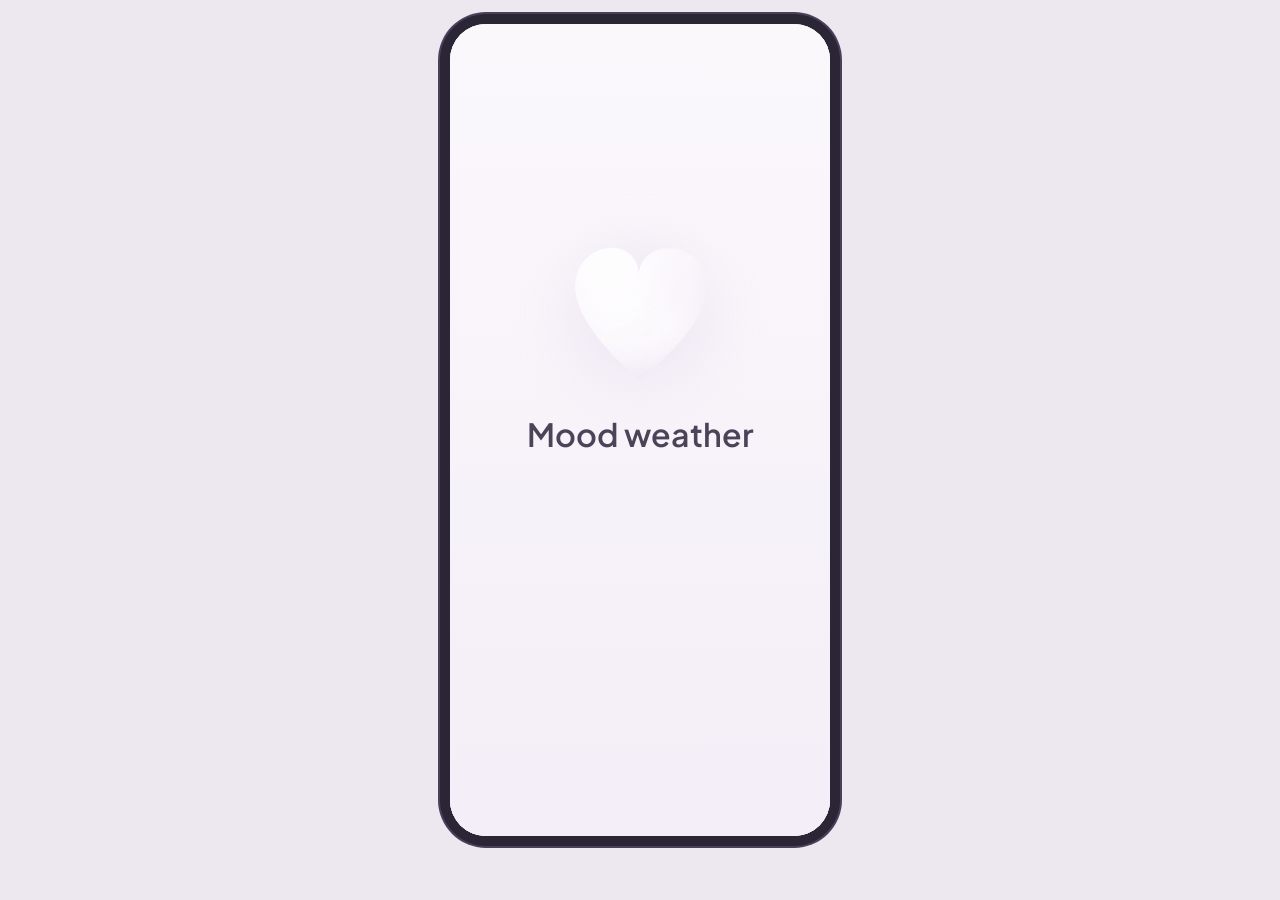
==== commit 46d872a9: "update app with supabase and icon fix" ====
--- a/mood-weather-v6.html
+++ b/mood-weather-v6.html
@@ -8,22 +8,22 @@
 <link rel="preconnect" href="https://fonts.gstatic.com" crossorigin>
 <link href="https://fonts.googleapis.com/css2?family=Plus+Jakarta+Sans:wght@500;600;700&family=Nunito:wght@400;600;700;800&display=swap" rel="stylesheet">
 <style>
-  :root{
+ :root{
     --ink:#4A4458; --ink-soft:#8C81A0; --ink-faint:#B5ABC4;
     --card:#FFFFFFdd; --line:#E9E1EE;
     --g1:#F3E6F5; --g2:#EAD9EC; --g3:#DDC9E6;
     --accent:#B79FD1; --accent-deep:#9C87C7;
   }
-  [data-mood="sun"]{ --g1:#FFE7C2; --g2:#FCCB93; --g3:#F3AE72; --accent:#F0995C; --accent-deep:#E08540; --m-ink:#5B4336; --m-sub:#8D7467; --m-line:#EED8C4; --mark:#F3AE72; }
-  [data-mood=""]{ --g1:#F3EEF8; --g2:#ECE4F2; --g3:#DED2E8; --accent:#9C87C7; --accent-deep:#7A6BA8; --m-ink:#4A4458; --m-sub:#8C81A0; --m-line:#E9E1EE; --mark:#8C81A0; }
-  [data-mood="cloud"]{ --g1:#E4E9FB; --g2:#C7D0F0; --g3:#96A3CC; --accent:#9CB0EF; --accent-deep:#6280D8; --m-ink:#474F76; --m-sub:#8D879B; --m-line:#E4E2F0; --mark:#8B8799; }
-  [data-mood="rain"]{ --g1:#DCF1F3; --g2:#B7DEE2; --g3:#7FAEC0; --accent:#6BA0B4; --accent-deep:#4F8699; --m-ink:#50707C; --m-sub:#6D929F; --m-line:#AEDAEA; --mark:#7FAEC0; }
-  [data-mood="storm"]{ --g1:#E6DEF5; --g2:#C9B6E6; --g3:#8175A0; --accent:#8D77BA; --accent-deep:#5F4888; --m-ink:#4A4458; --m-sub:#807494; --m-line:#D6C5DF; --mark:#8C81A0; }
-  [data-mood="fog"]{ --g1:#F1E9F3; --g2:#DDCEE0; --g3:#B7A9BE; --accent:#A796AF; --accent-deep:#8C7C93; --m-ink:#4A4458; --m-sub:#8C81A0; --m-line:#E9E1EE; --mark:#8C81A0; }
-  [data-mood="rainbow"]{ --g1:#FDE3F0; --g2:#F6C3DE; --g3:#DE9FBC; --accent:#DB88B6; --accent-deep:#C46A9B; --m-ink:#83536D; --m-sub:#A97288; --m-line:#EED2E2; --mark:#9E7285; }
-  [data-mood="snow"]{ --g1:#EAF3FB; --g2:#CFE3F3; --g3:#A9C6E0; --accent:#8FB0D1; --accent-deep:#6E93B6; --m-ink:#033A8D; --m-sub:#3560A2; --m-line:#D7E3F3; --mark:#4C7DA9; }
+  [data-mood="sun"]{ --g1:#FFE7C2; --g2:#FCCB93; --g3:#F3AE72; --accent:#F0995C; --accent-deep:#E08540; --m-ink:#5B4336; --m-sub:#8D7467; --m-line:#EED8C4; --mark:#F3AE72; --tab-bg:#FFE7C2; --tab-border:#EED8C4; --tab-active:#5B4336; --tab-inactive:#B49585; }
+  [data-mood=""]{ --g1:#F3EEF8; --g2:#ECE4F2; --g3:#DED2E8; --accent:#9C87C7; --accent-deep:#7A6BA8; --m-ink:#4A4458; --m-sub:#8C81A0; --m-line:#E9E1EE; --mark:#8C81A0; --tab-bg:#F8F5FA; --tab-border:#E9E1EE; --tab-active:#4A4458; --tab-inactive:#B5ABC4; }
+  [data-mood="cloud"]{ --g1:#E4E9FB; --g2:#C7D0F0; --g3:#96A3CC; --accent:#9CB0EF; --accent-deep:#6280D8; --m-ink:#474F76; --m-sub:#8D879B; --m-line:#E4E2F0; --mark:#8B8799; --tab-bg:#F3F2F8; --tab-border:#E4E2F0; --tab-active:#474F76; --tab-inactive:#919AC4; }
+  [data-mood="rain"]{ --g1:#DCF1F3; --g2:#B7DEE2; --g3:#7FAEC0; --accent:#6BA0B4; --accent-deep:#4F8699; --m-ink:#50707C; --m-sub:#6D929F; --m-line:#AEDAEA; --mark:#7FAEC0; --tab-bg:#DCF1F3; --tab-border:#C8EAF8; --tab-active:#50707C; --tab-inactive:#89B7C8; }
+  [data-mood="storm"]{ --g1:#E6DEF5; --g2:#C9B6E6; --g3:#8175A0; --accent:#8D77BA; --accent-deep:#5F4888; --m-ink:#4A4458; --m-sub:#807494; --m-line:#D6C5DF; --mark:#8C81A0; --tab-bg:#E6DEF5; --tab-border:#D5C5DF; --tab-active:#4A4458; --tab-inactive:#B0A5C2; }
+  [data-mood="fog"]{ --g1:#F1E9F3; --g2:#DDCEE0; --g3:#B7A9BE; --accent:#A796AF; --accent-deep:#8C7C93; --m-ink:#4A4458; --m-sub:#8C81A0; --m-line:#E9E1EE; --mark:#8C81A0; --tab-bg:#F8F5FA; --tab-border:#E9E1EE; --tab-active:#4A4458; --tab-inactive:#B5ABC4; }
+  [data-mood="rainbow"]{ --g1:#FDE3F0; --g2:#F6C3DE; --g3:#DE9FBC; --accent:#DB88B6; --accent-deep:#C46A9B; --m-ink:#83536D; --m-sub:#A97288; --m-line:#EED2E2; --mark:#9E7285; --tab-bg:#FDE3F0; --tab-border:#EED2E2; --tab-active:#83536D; --tab-inactive:#BFA3B2; }
+  [data-mood="snow"]{ --g1:#EAF3FB; --g2:#CFE3F3; --g3:#A9C6E0; --accent:#8FB0D1; --accent-deep:#6E93B6; --m-ink:#033A8D; --m-sub:#3560A2; --m-line:#D7E3F3; --mark:#4C7DA9; --tab-bg:#EAF3FB; --tab-border:#D7E3F3; --tab-active:#033A8D; --tab-inactive:#7EA8CE; }
   /* Screens where the weather mood re-tints ink/sub/line — Welcome & Settings stay neutral */
-  #scr-today, #scr-confirm, #scr-detail, #scr-season, #scr-archive{
+  #scr-today, #scr-confirm, #scr-detail, #scr-season, #scr-archive, #scr-settings, #scr-add-email, #scr-email-form{
     --ink: var(--m-ink); --ink-soft: var(--m-sub); --line: var(--m-line);
   }
 
@@ -34,7 +34,10 @@
     width:100%; max-width:380px; border-radius:36px; overflow:hidden;
     box-shadow:0 0 0 10px #2B2635, 0 0 0 12px #47415a; position:relative; height:812px; isolation:isolate;
   }
-  @media (max-width:420px){ .mw-phone{border-radius:0;box-shadow:none;} .mw-root{padding:0;} }
+  @media (max-width:420px){
+  .mw-phone{border-radius:0;box-shadow:none;height:100dvh;}
+  .mw-root{padding:0;}
+}
 
   .mw-bg{ position:absolute; inset:0; z-index:0;
     background:
@@ -51,21 +54,26 @@
   @keyframes mwDrift2{ 0%,100%{ transform:translate(0,0) scale(1); } 50%{ transform:translate(16px, -14px) scale(1.06); } }
   @keyframes mwPulse{ 0%,100%{ opacity:.4; } 50%{ opacity:.65; } }
 
-  .mw-screen{ display:none; padding:36px 22px 100px; position:absolute; inset:0; flex-direction:column; z-index:1; animation:mwFadeIn .4s ease; overflow-y:auto; -webkit-overflow-scrolling:touch; }
+  .mw-screen{ display:none; padding:36px 22px 86px; position:absolute; inset:0; flex-direction:column; z-index:1; animation:mwFadeIn .4s ease; overflow-y:auto; -webkit-overflow-scrolling:touch; }
   .mw-screen.active{display:flex;}
   @keyframes mwFadeIn{from{opacity:0; transform:translateY(6px);} to{opacity:1; transform:translateY(0);}}
 
   h1.mw-title{ font-family:'Plus Jakarta Sans',sans-serif; font-weight:600; font-size:24px; line-height:1.3; color:var(--ink); white-space:pre-line; }
-  h2.mw-h2{ font-family:'Plus Jakarta Sans',sans-serif; font-weight:600; font-size:21px; color:var(--ink); }
+  h2.mw-h2{ font-family:'Plus Jakarta Sans',sans-serif; font-weight:600; font-size:21px; color:var(--ink); margin:0; }
   p.mw-sub{ font-size:13.5px; color:var(--ink-soft); line-height:1.55; margin-top:6px; }
 
   .mw-topbar{ display:flex; align-items:center; justify-content:space-between; margin-bottom:4px; }
-  .mw-icon-btn{ width:36px; height:36px; border-radius:50%; background:var(--card); backdrop-filter:blur(6px); border:1.5px solid var(--line); display:flex; align-items:center; justify-content:center; cursor:pointer; }
+  .mw-icon-btn{ width:36px; height:36px; border-radius:50%; background:var(--card); backdrop-filter:blur(6px); border:1.5px solid var(--line); display:flex; align-items:center; justify-content:center; cursor:pointer; position:relative; overflow:hidden; -webkit-tap-highlight-color:transparent; }
   .mw-icon-btn svg{ width:17px; height:17px; color:var(--ink-soft); }
 
   .mw-btn{ font-family:'Nunito',sans-serif; font-weight:700; font-size:15px; border:none; border-radius:22px; padding:15px 20px; cursor:pointer; width:100%; color:#fff;
-    background:linear-gradient(135deg,var(--accent),var(--accent-deep)); transition:transform .15s ease, opacity .15s ease, background 1s ease; box-shadow:0 10px 24px -12px var(--accent-deep); }
+    background:linear-gradient(135deg,var(--accent),var(--accent-deep)); transition:transform .15s ease, opacity .15s ease, background 1s ease, filter .3s ease; box-shadow:0 10px 24px -12px var(--accent-deep);
+    position:relative; overflow:hidden; -webkit-tap-highlight-color:transparent; }
   .mw-btn:active{transform:scale(0.97);}
+  .mw-btn.mw-pressed{ filter:brightness(0.93); }
+
+  .mw-ripple{ position:absolute; border-radius:50%; transform:scale(0); pointer-events:none; animation:mwRippleAnim .6s cubic-bezier(.25,.7,.4,1) forwards; }
+  @keyframes mwRippleAnim{ to{ transform:scale(1); opacity:0; } }
   .mw-btn.mw-ghost{ background:transparent; color:var(--ink-soft); border:1.5px solid var(--line); box-shadow:none; }
   #season-btn, #export-btn{ color:var(--mark); }
   .mw-btn.mw-small{ padding:10px 16px; font-size:13.5px; width:auto; }
@@ -78,6 +86,9 @@
   .mw-heart{ position:relative; transform-origin:center; }
   .mw-heart-glow{ position:absolute; inset:-20%; border-radius:50%; background:radial-gradient(circle, var(--g3) 0%, transparent 68%); filter:blur(22px); opacity:.4; transition:background 1s ease; pointer-events:none; animation: mwGlowBreathe 6.5s ease-in-out infinite; }
   .mw-heart-clip{ position:relative; overflow:hidden; box-shadow: inset 0 -10px 22px rgba(74,68,88,.18), inset 0 6px 12px rgba(255,255,255,.55); }
+  .mw-heart-clip.mw-heart-lg{ clip-path: path("M75.00,135.33 C75.00,135.33,10.50,84.00,10.50,43.56 C10.50,20.22,27.00,4.67,48.00,4.67 C61.50,4.67,73.50,15.56,73.50,31.11 C73.50,15.56,87.00,4.67,103.50,4.67 C124.50,4.67,141.00,20.22,141.00,43.56 C141.00,84.00,75.00,135.33,75.00,135.33 Z"); }
+  .mw-heart-clip.mw-heart-md{ clip-path: path("M56.00,97.63 C56.00,97.63,7.84,60.60,7.84,31.42 C7.84,14.59,20.16,3.37,35.84,3.37 C45.92,3.37,54.88,11.22,54.88,22.44 C54.88,11.22,64.96,3.37,77.28,3.37 C92.96,3.37,105.28,14.59,105.28,31.42 C105.28,60.60,56.00,97.63,56.00,97.63 Z"); }
+  .mw-heart-clip.mw-heart-sm{ clip-path: path("M43.00,74.43 C43.00,74.43,6.02,46.20,6.02,23.96 C6.02,11.12,15.48,2.57,27.52,2.57 C35.26,2.57,42.14,8.56,42.14,17.11 C42.14,8.56,49.88,2.57,59.34,2.57 C71.38,2.57,80.84,11.12,80.84,23.96 C80.84,46.20,43.00,74.43,43.00,74.43 Z"); }
   .mw-heart-lg{ width:150px; height:140px; }
   .mw-heart-md{ width:112px; height:101px; }
   .mw-heart-sm{ width:86px; height:77px; }
@@ -120,7 +131,7 @@
   .mw-date{ font-family:'Plus Jakarta Sans',sans-serif; font-size:19px; font-weight:500; color:var(--ink); margin-bottom:6px; }
 
   .mw-grid{ display:grid; grid-template-columns:repeat(3,1fr); gap:9px; margin-bottom:14px; }
-  .mw-mood-btn{ background:var(--card); backdrop-filter:blur(6px); border:1.5px solid var(--line); border-radius:16px; padding:11px 4px 8px; display:flex; flex-direction:column; align-items:center; gap:5px; cursor:pointer; transition:all .18s ease; }
+  .mw-mood-btn{ background:var(--card); backdrop-filter:blur(6px); border:1.5px solid var(--line); border-radius:16px; padding:11px 4px 8px; display:flex; flex-direction:column; align-items:center; gap:5px; cursor:pointer; transition:all .18s ease; position:relative; overflow:hidden; -webkit-tap-highlight-color:transparent; }
   .mw-mood-btn svg{width:26px;height:26px;}
   .mw-mood-btn span{font-size:10.5px; font-weight:700; color:var(--ink-soft);}
   .mw-mood-btn.selected{border-color:transparent; transform:translateY(-2px) scale(1.03); box-shadow:0 12px 24px -14px rgba(74,68,88,.35);}
@@ -132,22 +143,21 @@
   textarea.mw-note:focus{outline:none; border-color:var(--accent);}
 
   .mw-tag-row{ display:flex; flex-wrap:wrap; gap:6px; margin-bottom:12px; min-height:14px; }
-  .mw-tag{ font-size:11.5px; font-weight:700; padding:6px 11px; border-radius:20px; cursor:pointer; background:var(--card); border:1.5px solid var(--line); color:var(--ink-soft); backdrop-filter:blur(6px); }
+  .mw-tag{ font-size:11.5px; font-weight:700; padding:6px 11px; border-radius:20px; cursor:pointer; background:var(--card); border:1.5px solid var(--line); color:var(--ink-soft); backdrop-filter:blur(6px); position:relative; overflow:hidden; -webkit-tap-highlight-color:transparent; transition:background .3s ease, color .3s ease, border-color .3s ease; }
   .mw-tag.on{ background:linear-gradient(135deg,var(--accent),var(--accent-deep)); color:#fff; border-color:transparent; }
   .mw-tag.suggest{ border-style:dashed; color:var(--accent-deep); }
 
   .mw-spacer{flex:1;}
-  .mw-nav-row{display:flex; gap:10px; position:absolute; left:22px; right:22px; bottom:114px; z-index:20;}
-
-  .mw-tabbar{ position:absolute; left:0; right:0; bottom:0; height:82px; padding-bottom:14px;
-    display:flex; align-items:center; justify-content:space-around;
-    background:rgba(255,255,255,.72); backdrop-filter:blur(16px);
-    border-top:1px solid var(--line); z-index:50; transition:border-color 1s ease; }
+  .mw-nav-row{display:flex; gap:10px; position:absolute; left:22px; right:22px; bottom:98px; z-index:20;}
+
+  .mw-tabbar{ position:absolute; left:0; right:0; bottom:0; height:66px; padding-bottom:14px;
+    display:flex; align-items:center; justify-content:space-between; padding-left:16px; padding-right:16px;
+    background:var(--tab-bg); border-top:1px solid var(--tab-border); z-index:50; transition:background 1s ease, border-color 1s ease; }
   .mw-tab{ display:flex; flex-direction:column; align-items:center; gap:3px; background:none; border:none;
-    cursor:pointer; padding:7px 20px; border-radius:16px; color:var(--ink-faint); transition:background .25s ease, color .25s ease; }
+    cursor:pointer; padding:7px 20px; border-radius:16px; color:var(--tab-inactive); transition:color .25s ease; position:relative; overflow:hidden; -webkit-tap-highlight-color:transparent; }
   .mw-tab svg{ width:21px; height:21px; display:block; }
   .mw-tab span{ font-family:'Nunito',sans-serif; font-weight:700; font-size:10px; }
-  .mw-tab.active{ color:#fff; background:linear-gradient(135deg,var(--accent),var(--accent-deep)); box-shadow:0 8px 16px -9px var(--accent-deep); }
+  .mw-tab.active{ color:var(--tab-active); }
 
   .mw-conf-msg{font-family:'Plus Jakarta Sans',sans-serif; font-weight:600; font-size:16.5px; margin-top:12px; line-height:1.4; text-align:center;}
   .mw-conf-note{font-size:13px; color:var(--ink-soft); margin-top:8px; line-height:1.5; text-align:center;}
@@ -159,7 +169,7 @@
   .mw-extra-card textarea{ width:100%; margin-top:9px; border:1.5px solid var(--line); border-radius:12px; padding:9px; font-family:'Nunito',sans-serif; font-size:13px; min-height:52px; resize:none; background:#fff; }
 
   .mw-toggle{ display:flex; background:var(--card); backdrop-filter:blur(6px); border:1.5px solid var(--line); border-radius:16px; padding:4px; margin-bottom:12px; }
-  .mw-toggle button{ flex:1; border:none; background:transparent; padding:9px 0; font-family:'Nunito',sans-serif; font-weight:700; font-size:13px; color:var(--ink-soft); border-radius:12px; cursor:pointer; transition:all .2s ease; }
+  .mw-toggle button{ flex:1; border:none; background:transparent; padding:9px 0; font-family:'Nunito',sans-serif; font-weight:700; font-size:13px; color:var(--ink-soft); border-radius:12px; cursor:pointer; transition:all .2s ease; position:relative; overflow:hidden; -webkit-tap-highlight-color:transparent; }
   .mw-toggle button.on{ background:linear-gradient(135deg,var(--accent),var(--accent-deep)); color:#fff; box-shadow:0 8px 16px -10px var(--accent-deep); }
 
   .mw-search-row{ display:flex; gap:8px; margin-bottom:10px; }
@@ -169,14 +179,12 @@
 
   .mw-week-grid{display:grid; grid-template-columns:repeat(4,1fr); gap:8px; margin-bottom:14px;}
   .mw-month-grid{display:grid; grid-template-columns:repeat(6,1fr); gap:6px; margin-bottom:14px;}
-  .mw-day-cell{ aspect-ratio:1; border-radius:14px; display:flex; flex-direction:column; align-items:center; justify-content:center; gap:3px; cursor:pointer; border:1.5px solid var(--line); background:var(--card); backdrop-filter:blur(6px); transition:transform .15s ease; }
+  .mw-day-cell{ aspect-ratio:1; border-radius:14px; display:flex; flex-direction:column; align-items:center; justify-content:center; gap:3px; cursor:pointer; border:1.5px solid var(--line); background:var(--card); backdrop-filter:blur(6px); transition:transform .15s ease; position:relative; overflow:hidden; -webkit-tap-highlight-color:transparent; }
   .mw-day-cell:active{transform:scale(0.93);}
   .mw-day-cell svg{width:20px;height:20px;}
   .mw-month-grid .mw-day-cell svg{width:15px;height:15px;}
   .mw-day-cell.today{border-color:var(--mark); border-width:2px;}
   .mw-day-cell.empty{ visibility:hidden; }
-  .mw-day-cell.no-entry{ background:transparent; border-style:dashed; opacity:.55; }
-  .mw-day-cell.no-entry .mw-day-label{ color:var(--ink-faint); }
   .mw-day-cell .mw-day-label{font-size:10px; font-weight:700; color:var(--ink-faint);}
   .mw-month-grid .mw-day-cell .mw-day-label{font-size:8.5px;}
 
@@ -190,6 +198,43 @@
   .mw-list-item .mw-li-note{ font-size:12.5px; color:var(--ink-soft); white-space:nowrap; overflow:hidden; text-overflow:ellipsis; }
 
   .mw-detail-card{background:var(--card); backdrop-filter:blur(8px); border-radius:22px; padding:22px 18px; margin-top:4px; box-shadow:0 20px 40px -24px rgba(74,68,88,.35);}
+
+  .mw-month-nav{ display:flex; align-items:center; justify-content:space-between; margin-bottom:12px; }
+  .mw-month-nav-label{ font-family:'Plus Jakarta Sans',sans-serif; font-weight:600; font-size:15px; color:var(--ink); }
+  .mw-month-nav-btn{ width:32px; height:32px; border-radius:50%; display:flex; align-items:center; justify-content:center; cursor:pointer;
+    background:var(--card); border:1.5px solid var(--line); color:var(--ink-soft); position:relative; overflow:hidden; -webkit-tap-highlight-color:transparent; }
+  .mw-month-nav-btn.disabled{ opacity:.35; pointer-events:none; }
+
+
+  .mw-account-head{ display:flex; align-items:center; gap:14px; margin-top:24px; cursor:pointer; -webkit-tap-highlight-color:transparent; }
+  .mw-avatar{ width:58px; height:58px; border-radius:50%; flex-shrink:0; display:flex; align-items:center; justify-content:center;
+    font-family:'Plus Jakarta Sans',sans-serif; font-weight:600; font-size:20px; color:#fff;
+    background:linear-gradient(135deg,var(--accent),var(--accent-deep)); }
+  .mw-avatar.guest{ background:var(--card); border:1.5px solid var(--line); color:var(--ink-faint); }
+  .mw-account-name{ font-family:'Plus Jakarta Sans',sans-serif; font-weight:600; font-size:17px; color:var(--ink); }
+  .mw-account-sub{ font-size:12.5px; color:var(--ink-soft); margin-top:2px; }
+
+  .mw-save-banner{ display:flex; align-items:center; gap:12px; margin-top:16px; padding:14px 16px; border-radius:18px;
+    background:var(--card); border:1.5px solid var(--line); cursor:pointer; position:relative; overflow:hidden; -webkit-tap-highlight-color:transparent; }
+  .mw-save-banner-icon{ width:34px; height:34px; border-radius:50%; flex-shrink:0; display:flex; align-items:center; justify-content:center;
+    background:linear-gradient(135deg,var(--accent),var(--accent-deep)); color:#fff; }
+  .mw-save-banner-title{ font-weight:700; font-size:13.5px; color:var(--ink); }
+  .mw-save-banner-sub{ font-size:11.5px; color:var(--ink-soft); margin-top:1px; }
+  .mw-save-banner-arrow{ margin-left:auto; color:var(--ink-faint); flex-shrink:0; }
+
+  .mw-provider-btn{ display:flex; align-items:center; gap:12px; width:100%; padding:14px 16px; border-radius:22px;
+    background:var(--card); border:1.5px solid var(--line); cursor:pointer; font-family:'Nunito',sans-serif; font-weight:700; font-size:14px; color:var(--ink);
+    position:relative; overflow:hidden; -webkit-tap-highlight-color:transparent; }
+  .mw-provider-btn + .mw-provider-btn{ margin-top:10px; }
+  .mw-provider-icon{ width:20px; height:20px; flex-shrink:0; }
+  .mw-account-divider{ display:flex; align-items:center; gap:10px; margin:18px 0; color:var(--ink-faint); font-size:11.5px; }
+  .mw-account-divider::before, .mw-account-divider::after{ content:''; flex:1; height:1px; background:var(--line); }
+  .mw-skip-link{ text-align:center; margin-top:16px; font-size:13px; font-weight:700; color:var(--ink-soft); cursor:pointer; }
+  .mw-signout-link{ text-align:center; margin-top:16px; font-size:12.5px; font-weight:700; color:var(--ink-faint); cursor:pointer; }
+  .mw-email-input{ width:100%; padding:15px 16px; border-radius:18px; border:1.5px solid var(--line); background:var(--card);
+    font-family:'Nunito',sans-serif; font-size:14.5px; color:var(--ink); outline:none; }
+  .mw-email-input::placeholder{ color:var(--ink-faint); }
+
   .mw-detail-mood{font-family:'Plus Jakarta Sans',sans-serif; font-weight:600; font-size:19px; margin-top:10px; text-align:center;}
   .mw-detail-note{font-size:13.5px; color:var(--ink-soft); line-height:1.6; margin-top:12px; border-top:1px solid var(--line); padding-top:12px;}
 
@@ -204,7 +249,7 @@
   .mw-row{ display:flex; align-items:center; justify-content:space-between; padding:14px 4px; border-bottom:1px solid var(--line); }
   .mw-row:last-of-type{ border-bottom:none; }
   .mw-row-label{ font-size:14px; font-weight:700; }
-  .mw-row-sub{ font-size:11.5px; color:var(--ink-faint); margin-top:2px; }
+  .mw-row-sub{ font-size:11.5px; color:var(--ink-soft); margin-top:2px; }
   .mw-switch{ width:44px; height:26px; border-radius:14px; background:var(--line); position:relative; cursor:pointer; transition:background .2s ease; flex-shrink:0; }
   .mw-switch.on{ background:linear-gradient(135deg,var(--accent),var(--accent-deep)); }
   .mw-switch::after{ content:''; position:absolute; width:20px; height:20px; border-radius:50%; background:#fff; top:3px; left:3px; transition:left .2s ease; box-shadow:0 2px 6px rgba(0,0,0,.2); }
@@ -228,12 +273,26 @@
   .mw-notif-banner .mw-nb-icon{ width:30px; height:30px; border-radius:9px; background:linear-gradient(135deg,#FCCB93,#F3AE72); flex-shrink:0; }
   .mw-notif-banner .mw-nb-title{ font-size:12.5px; font-weight:800; }
   .mw-notif-banner .mw-nb-text{ font-size:12px; opacity:.85; margin-top:1px; }
-</style>
+
+  .mw-splash{ position:absolute; inset:0; z-index:200; background:linear-gradient(180deg, #FBF8FC, #F3EEF7); display:flex; align-items:flex-start; justify-content:center; transition:opacity .5s ease; }
+  .mw-splash.hide{ opacity:0; pointer-events:none; }
+  .mw-splash-heart{ position:absolute; left:50%; top:220px; transform:translateX(-50%); }
+  .mw-splash-title{ position:absolute; left:50%; top:390px; transform:translateX(-50%); font-family:'Plus Jakarta Sans',sans-serif; font-weight:600; font-size:32px; color:#4A4458; white-space:nowrap; }
+
+  </style>
 </head>
 <body>
+
 <div class="mw-root">
 <div class="mw-phone" id="mw-phone" data-mood="">
   <div class="mw-bg"></div>
+  <div class="mw-splash" id="mw-splash">
+    <div class="mw-splash-heart"><div class="mw-heart mw-heart-lg" id="splash-heart">
+      <div class="mw-heart-glow"></div>
+      <div class="mw-heart-clip mw-heart-lg"><div class="mw-heart-base"></div><div class="mw-heart-tint" style="opacity:.05;"></div><div class="mw-heart-inside"></div><div class="mw-heart-surface"></div></div>
+    </div></div>
+    <div class="mw-splash-title">Mood weather</div>
+  </div>
   <div class="mw-notif-banner" id="mw-notif">
     <div class="mw-nb-icon"></div>
     <div>
@@ -248,7 +307,7 @@
       <div class="mw-heart-glow"></div>
       <div class="mw-heart-clip mw-heart-lg"><div class="mw-heart-base"></div><div class="mw-heart-tint" style="opacity:.05;"></div><div class="mw-heart-inside"></div><div class="mw-heart-surface"></div></div>
     </div></div>
-    <h1 class="mw-title" id="welcome-title" style="margin-top:20px;">What is the weather<br>in your heart today?</h1>
+    <h1 class="mw-title" id="welcome-title" style="margin-top:20px;">How is the weather<br>inside today?</h1>
     <p class="mw-sub" id="welcome-sub">Mood Weather is a small space where you do not have to explain how you feel. Just show the weather, and let it settle inside.</p>
     <div class="mw-spacer"></div>
     <button class="mw-btn" id="begin-btn" onclick="mwGo('today')">Begin</button>
@@ -325,7 +384,18 @@
         <button id="toggle-month" onclick="mwSetView('month')">Month</button>
       </div>
       <div class="mw-week-grid" id="archive-grid" style="display:grid;"></div>
-      <div class="mw-month-grid" id="archive-grid-month" style="display:none;"></div>
+      <div id="month-view-block" style="display:none;">
+        <div class="mw-month-nav">
+          <div class="mw-month-nav-btn" id="month-prev-btn" onclick="mwShiftMonth(-1)">
+            <svg width="16" height="16" viewBox="0 0 24 24" fill="none" stroke="currentColor" stroke-width="2.4" stroke-linecap="round" stroke-linejoin="round"><path d="M15 18l-6-6 6-6"/></svg>
+          </div>
+          <div class="mw-month-nav-label" id="month-nav-label"></div>
+          <div class="mw-month-nav-btn" id="month-next-btn" onclick="mwShiftMonth(1)">
+            <svg width="16" height="16" viewBox="0 0 24 24" fill="none" stroke="currentColor" stroke-width="2.4" stroke-linecap="round" stroke-linejoin="round"><path d="M9 18l6-6-6-6"/></svg>
+          </div>
+        </div>
+        <div class="mw-month-grid" id="archive-grid-month"></div>
+      </div>
       <div class="mw-palette" id="archive-palette"></div>
       <div class="mw-month-actions" id="month-actions" style="display:none;">
         <button class="mw-btn mw-ghost mw-small mw-half" id="export-btn" onclick="mwExportMonth()">Export palette</button>
@@ -372,11 +442,28 @@
   </div>
 
   <div class="mw-screen" id="scr-settings">
-    <div class="mw-back" onclick="mwGo('today')">
-      <svg width="16" height="16" viewBox="0 0 24 24" fill="none" stroke="currentColor" stroke-width="2.4" stroke-linecap="round"><path d="M15 18l-6-6 6-6"/></svg>
-      <span id="settings-back-label">Back</span>
+    <h2 class="mw-h2" id="settings-title">Account</h2>
+
+    <div class="mw-account-head" id="account-head" onclick="mwAccountHeadClick()">
+      <div class="mw-avatar guest" id="account-avatar">
+        <svg width="24" height="24" viewBox="0 0 24 24" fill="none" stroke="currentColor" stroke-width="2" stroke-linecap="round" stroke-linejoin="round"><circle cx="12" cy="8" r="4"/><path d="M4 20c0-4 3.5-6 8-6s8 2 8 6"/></svg>
+      </div>
+      <div>
+        <div class="mw-account-name" id="account-name">Guest</div>
+        <div class="mw-account-sub" id="account-sub">Your data lives on this device</div>
+      </div>
     </div>
-    <h2 class="mw-h2" id="settings-title">Settings</h2>
+
+    <div class="mw-save-banner" id="save-banner" onclick="mwGo('add-email')">
+      <div class="mw-save-banner-icon">
+        <svg width="17" height="17" viewBox="0 0 24 24" fill="none" stroke="currentColor" stroke-width="2" stroke-linecap="round" stroke-linejoin="round"><path d="M3 12a9 9 0 1 0 9-9"/><path d="M3 5v7h7"/></svg>
+      </div>
+      <div>
+        <div class="mw-save-banner-title" id="save-banner-title">Save your history</div>
+        <div class="mw-save-banner-sub" id="save-banner-sub">Add an email so nothing gets lost</div>
+      </div>
+      <div class="mw-save-banner-arrow"><svg width="16" height="16" viewBox="0 0 24 24" fill="none" stroke="currentColor" stroke-width="2.2" stroke-linecap="round" stroke-linejoin="round"><path d="M9 18l6-6-6-6"/></svg></div>
+    </div>
 
     <p class="mw-sub" id="language-label" style="margin-top:18px; font-weight:700; color:var(--ink);">Language</p>
     <div class="mw-lang-dropdown" style="margin-top:8px;">
@@ -394,23 +481,47 @@
       </div>
     </div>
 
-    <div class="mw-detail-card" style="margin-top:14px;">
-      <div class="mw-row">
-        <div><div class="mw-row-label" id="reminder-label">Daily reminder</div><div class="mw-row-sub" id="reminder-sub">A gentle nudge in the evening</div></div>
-        <div class="mw-switch" id="reminder-switch" onclick="mwToggleReminder()"></div>
-      </div>
-      <div class="mw-row" id="reminder-time-row" style="display:none;">
-        <div class="mw-row-label" id="remind-at-label">Remind me at</div>
-        <select class="mw-select" id="reminder-time">
-          <option value="19:00">7:00 PM</option>
-          <option value="20:00" selected>8:00 PM</option>
-          <option value="21:00">9:00 PM</option>
-          <option value="22:00">10:00 PM</option>
-        </select>
-      </div>
+    <div class="mw-signout-link" id="signout-link" style="display:none; margin-top:18px;" onclick="mwSignOut()">Sign out</div>
+  </div>
+
+  <div class="mw-screen" id="scr-add-email">
+    <div class="mw-back" onclick="mwGo('settings')">
+      <svg width="16" height="16" viewBox="0 0 24 24" fill="none" stroke="currentColor" stroke-width="2.4" stroke-linecap="round"><path d="M15 18l-6-6 6-6"/></svg>
+      <span id="add-email-back-label">Account</span>
     </div>
-    <p class="mw-sub" id="push-note" style="margin-top:12px;">Real push notifications need the app installed on your phone with permission granted. This button shows what it will feel like.</p>
-    <button class="mw-btn mw-ghost" id="preview-btn" style="margin-top:14px;" onclick="mwPreviewNotif()">Preview notification</button>
+    <div class="mw-spacer"></div>
+    <div class="mw-heart-wrap" style="margin:0 0 6px;"><div class="mw-heart mw-heart-md" id="addemail-heart">
+      <div class="mw-heart-glow"></div>
+      <div class="mw-heart-clip mw-heart-md"><div class="mw-heart-base"></div><div class="mw-heart-tint" style="opacity:.05;"></div><div class="mw-heart-inside"></div><div class="mw-heart-surface"></div></div>
+    </div></div>
+    <h1 class="mw-title" id="add-email-title" style="text-align:center; margin-top:16px; font-size:22px;">Save your climate</h1>
+    <p class="mw-sub" id="add-email-sub" style="text-align:center; margin-top:8px;">Add an email so your days, tags and notes stay safe — even if you switch phones.</p>
+
+    <div style="margin-top:28px;">
+      <button class="mw-provider-btn" onclick="mwMockSignIn('google')">
+        <svg class="mw-provider-icon" viewBox="0 0 48 48"><path fill="#FFC107" d="M43.6 20.5H42V20H24v8h11.3C33.7 32.9 29.3 36 24 36c-6.6 0-12-5.4-12-12s5.4-12 12-12c3.1 0 5.8 1.1 8 3l6-6C34.5 5.1 29.5 3 24 3 12.4 3 3 12.4 3 24s9.4 21 21 21 21-9.4 21-21c0-1.4-.1-2.8-.4-4.5z"/><path fill="#FF3D00" d="M6.3 14.7l6.6 4.8C14.5 16 18.9 13 24 13c3.1 0 5.8 1.1 8 3l6-6C34.5 5.1 29.5 3 24 3 16.3 3 9.7 7.3 6.3 14.7z"/><path fill="#4CAF50" d="M24 45c5.2 0 9.9-2 13.4-5.2l-6.2-5.2C29.2 36.5 26.7 37 24 37c-5.2 0-9.6-3.1-11.3-7.5l-6.5 5C9.6 40.6 16.2 45 24 45z"/><path fill="#1976D2" d="M43.6 20.5H42V20H24v8h11.3c-.8 2.3-2.3 4.3-4.1 5.6l6.2 5.2C40.5 36.6 43 30.9 43 24c0-1.4-.1-2.8-.4-4.5z"/></svg>
+        <span id="google-btn-label">Continue with Google</span>
+      </button>
+      <button class="mw-provider-btn" onclick="mwMockSignIn('apple')">
+        <svg class="mw-provider-icon" viewBox="0 0 24 24" fill="currentColor" style="color:var(--ink);"><path d="M16.365 1.43c0 1.14-.468 2.096-1.166 2.836-.746.79-1.938 1.4-2.97 1.32-.135-1.08.414-2.23 1.08-2.94.73-.79 2.01-1.36 3.056-1.216zM20.7 17.42c-.55 1.24-.81 1.79-1.51 2.89-.98 1.53-2.36 3.44-4.07 3.46-1.52.02-1.91-.98-3.97-.97-2.06.01-2.49.99-4.01.97-1.71-.02-3.02-1.75-4.01-3.28-2.75-4.2-3.04-9.13-1.34-11.75.99-1.51 2.55-2.4 4.02-2.4 1.5 0 2.44.98 3.68.98 1.2 0 1.93-.98 3.68-.98 1.36 0 2.8.74 3.83 2.02-3.37 1.85-2.82 6.62.7 8.06z"/></svg>
+        <span id="apple-btn-label">Continue with Apple</span>
+      </button>
+    </div>
+    <div class="mw-account-divider" id="or-divider">or</div>
+    <button class="mw-btn mw-ghost" id="email-btn" onclick="mwGo('email-form')">Continue with email</button>
+    <div class="mw-skip-link" id="skip-link" onclick="mwGo('settings')">Maybe later</div>
+    <div class="mw-spacer"></div>
+  </div>
+
+  <div class="mw-screen" id="scr-email-form">
+    <div class="mw-back" onclick="mwGo('add-email')">
+      <svg width="16" height="16" viewBox="0 0 24 24" fill="none" stroke="currentColor" stroke-width="2.4" stroke-linecap="round"><path d="M15 18l-6-6 6-6"/></svg>
+      <span id="email-form-back-label">Back</span>
+    </div>
+    <h2 class="mw-h2" id="email-form-title" style="margin-top:14px;">Add your email</h2>
+    <p class="mw-sub" id="email-form-sub" style="margin-top:6px;">We will use this to keep your entries safe</p>
+    <input class="mw-email-input" id="email-input" type="email" placeholder="you@example.com" style="margin-top:20px;">
+    <button class="mw-btn" id="email-continue-btn" style="margin-top:14px;" onclick="mwSubmitEmail()">Continue</button>
   </div>
 
   <div class="mw-tabbar" id="mw-tabbar">
@@ -423,15 +534,18 @@
       <span id="tab-archive-label">Archive</span>
     </button>
     <button class="mw-tab" id="tab-settings" onclick="mwTabGo('settings')">
-      <svg viewBox="0 0 24 24" fill="none" stroke="currentColor" stroke-width="2" stroke-linecap="round" stroke-linejoin="round"><circle cx="12" cy="12" r="3"/><path d="M19.4 15a1.65 1.65 0 0 0 .33 1.82l.06.06a2 2 0 1 1-2.83 2.83l-.06-.06a1.65 1.65 0 0 0-1.82-.33 1.65 1.65 0 0 0-1 1.51V21a2 2 0 0 1-4 0v-.09A1.65 1.65 0 0 0 9 19.4a1.65 1.65 0 0 0-1.82.33l-.06.06a2 2 0 1 1-2.83-2.83l.06-.06a1.65 1.65 0 0 0 .33-1.82 1.65 1.65 0 0 0-1.51-1H3a2 2 0 0 1 0-4h.09A1.65 1.65 0 0 0 4.6 9a1.65 1.65 0 0 0-.33-1.82l-.06-.06a2 2 0 1 1 2.83-2.83l.06.06a1.65 1.65 0 0 0 1.82.33H9a1.65 1.65 0 0 0 1-1.51V3a2 2 0 0 1 4 0v.09a1.65 1.65 0 0 0 1 1.51 1.65 1.65 0 0 0 1.82-.33l.06-.06a2 2 0 1 1 2.83 2.83l-.06.06a1.65 1.65 0 0 0-.33 1.82V9a1.65 1.65 0 0 0 1.51 1H21a2 2 0 0 1 0 4h-.09a1.65 1.65 0 0 0-1.51 1z"/></svg>
-      <span id="tab-settings-label">Settings</span>
+      <svg viewBox="0 0 24 24" fill="none" stroke="currentColor" stroke-width="2" stroke-linecap="round" stroke-linejoin="round"><circle cx="12" cy="8" r="3.5"/><path d="M4.5 20c0-4 3.5-6 7.5-6s7.5 2 7.5 6"/></svg>
+      <span id="tab-settings-label">Account</span>
     </button>
   </div>
 
 </div>
 </div>
 
+
+
 <script>
+
 /* ---------- I18N ---------- */
 const STRINGS = {
   en: {
@@ -475,9 +589,25 @@
     closingWarm: 'It looks like warmth found its way back by the end.',
     closingHeavy: 'It has been a heavier stretch lately.',
     settings: 'Settings',
+    accountTitle: 'Account',
     tabHome: 'Home',
     tabArchive: 'Archive',
-    tabSettings: 'Settings',
+    tabSettings: 'Account',
+    guestName: 'Guest',
+    guestSub: 'Your data lives on this device',
+    signedInWith: 'Signed in with',
+    saveBannerTitle: 'Save your history',
+    saveBannerSub: 'Add an email so nothing gets lost',
+    signOut: 'Sign out',
+    addEmailTitle: 'Save your climate',
+    addEmailSub: 'Add an email so your days, tags and notes stay safe — even if you switch phones.',
+    continueGoogle: 'Continue with Google',
+    continueApple: 'Continue with Apple',
+    orDivider: 'or',
+    continueEmail: 'Continue with email',
+    maybeLater: 'Maybe later',
+    emailFormSub: 'We will use this to keep your entries safe',
+    continueBtn: 'Continue',
     dailyReminder: 'Daily reminder',
     reminderSub: 'A gentle nudge in the evening',
     remindAt: 'Remind me at',
@@ -528,9 +658,25 @@
     closingWarm: 'Похоже, к концу вернулось тепло.',
     closingHeavy: 'Последнее время было непросто.',
     settings: 'Настройки',
+    accountTitle: 'Аккаунт',
     tabHome: 'Главная',
     tabArchive: 'Архив',
-    tabSettings: 'Настройки',
+    tabSettings: 'Аккаунт',
+    guestName: 'Гость',
+    guestSub: 'Данные хранятся только на этом устройстве',
+    signedInWith: 'Вход через',
+    saveBannerTitle: 'Сохрани свою историю',
+    saveBannerSub: 'Добавь почту, чтобы ничего не потерялось',
+    signOut: 'Выйти',
+    addEmailTitle: 'Сохрани свою погоду',
+    addEmailSub: 'Добавь почту, чтобы дни, теги и заметки не потерялись — даже при смене телефона.',
+    continueGoogle: 'Продолжить с Google',
+    continueApple: 'Продолжить с Apple',
+    orDivider: 'или',
+    continueEmail: 'Продолжить с почтой',
+    maybeLater: 'Может быть позже',
+    emailFormSub: 'Мы будем использовать её, чтобы сохранить твои записи',
+    continueBtn: 'Продолжить',
     dailyReminder: 'Ежедневное напоминание',
     reminderSub: 'Мягкое напоминание вечером',
     remindAt: 'Напомнить в',
@@ -581,9 +727,25 @@
     closingWarm: 'Схоже, наприкінці повернулося тепло.',
     closingHeavy: 'Останнім часом було нелегко.',
     settings: 'Налаштування',
+    accountTitle: 'Акаунт',
     tabHome: 'Головна',
     tabArchive: 'Архів',
-    tabSettings: 'Налаштування',
+    tabSettings: 'Акаунт',
+    guestName: 'Гість',
+    guestSub: 'Дані зберігаються лише на цьому пристрої',
+    signedInWith: 'Вхід через',
+    saveBannerTitle: 'Збережи свою історію',
+    saveBannerSub: 'Додай пошту, щоб нічого не загубилось',
+    signOut: 'Вийти',
+    addEmailTitle: 'Збережи свою погоду',
+    addEmailSub: 'Додай пошту, щоб дні, теги та нотатки не загубились — навіть при зміні телефону.',
+    continueGoogle: 'Продовжити з Google',
+    continueApple: 'Продовжити з Apple',
+    orDivider: 'або',
+    continueEmail: 'Продовжити з поштою',
+    maybeLater: 'Можливо пізніше',
+    emailFormSub: 'Ми використаємо її, щоб зберегти твої записи',
+    continueBtn: 'Продовжити',
     dailyReminder: 'Щоденне нагадування',
     reminderSub: "М'яке нагадування ввечері",
     remindAt: 'Нагадати о',
@@ -854,25 +1016,18 @@
 function mwIcon(key, size=26){
   const s = size;
   const icons = {
-    sun: `<defs><radialGradient id="g-sun" cx="35%" cy="30%"><stop offset="0%" stop-color="#FFE1B0"/><stop offset="100%" stop-color="#EF9A4E"/></radialGradient></defs>
-      <circle cx="12" cy="12" r="4.6" fill="url(#g-sun)"/>
-      <g stroke="#EF9A4E" stroke-width="1.8" stroke-linecap="round"><line x1="12" y1="1.8" x2="12" y2="4.4"/><line x1="12" y1="19.6" x2="12" y2="22.2"/><line x1="1.8" y1="12" x2="4.4" y2="12"/><line x1="19.6" y1="12" x2="22.2" y2="12"/><line x1="4.6" y1="4.6" x2="6.4" y2="6.4"/><line x1="17.6" y1="17.6" x2="19.4" y2="19.4"/><line x1="4.6" y1="19.4" x2="6.4" y2="17.6"/><line x1="17.6" y1="6.4" x2="19.4" y2="4.6"/></g>`,
-    cloud: `<defs><linearGradient id="g-cloud" x1="0" y1="0" x2="1" y2="1"><stop offset="0%" stop-color="#B7C2EA"/><stop offset="100%" stop-color="#7E8DC0"/></linearGradient></defs>
-      <path d="M6.5 17.5a4 4 0 0 1-.4-8 5.2 5.2 0 0 1 10-1.6 3.8 3.8 0 0 1-.8 9.6z" fill="url(#g-cloud)" stroke="#6B7AB0" stroke-width="1"/>`,
-    rain: `<defs><linearGradient id="g-rain" x1="0" y1="0" x2="1" y2="1"><stop offset="0%" stop-color="#A9D8DF"/><stop offset="100%" stop-color="#5E9CAE"/></linearGradient></defs>
-      <path d="M6.5 13a4 4 0 0 1-.4-8 5.2 5.2 0 0 1 10-1.4 3.8 3.8 0 0 1-.9 7.9z" fill="url(#g-rain)" stroke="#4E8699" stroke-width="1"/>
+    sun: `<circle cx="12" cy="12" r="4.6" fill="#F3AE72"/>
+      <g stroke="#F3AE72" stroke-width="2" stroke-linecap="round"><line x1="12" y1="1.8" x2="12" y2="4.4"/><line x1="12" y1="19.6" x2="12" y2="22.2"/><line x1="1.8" y1="12" x2="4.4" y2="12"/><line x1="19.6" y1="12" x2="22.2" y2="12"/><line x1="4.6" y1="4.6" x2="6.4" y2="6.4"/><line x1="17.6" y1="17.6" x2="19.4" y2="19.4"/><line x1="4.6" y1="19.4" x2="6.4" y2="17.6"/><line x1="17.6" y1="6.4" x2="19.4" y2="4.6"/></g>`,
+    cloud: `<path d="M6.5 17.5a4 4 0 0 1-.4-8 5.2 5.2 0 0 1 10-1.6 3.8 3.8 0 0 1-.8 9.6z" fill="#96A3CC"/>`,
+    rain: `<path d="M6.5 13a4 4 0 0 1-.4-8 5.2 5.2 0 0 1 10-1.4 3.8 3.8 0 0 1-.9 7.9z" fill="#7FAEC0"/>
       <g stroke="#5E9CAE" stroke-width="1.9" stroke-linecap="round"><line x1="8" y1="17.5" x2="6.8" y2="21.2"/><line x1="12" y1="17.5" x2="10.8" y2="21.2"/><line x1="16" y1="17.5" x2="14.8" y2="21.2"/></g>`,
-    storm: `<defs><linearGradient id="g-storm" x1="0" y1="0" x2="1" y2="1"><stop offset="0%" stop-color="#B39FD8"/><stop offset="100%" stop-color="#6E5896"/></linearGradient>
-      <linearGradient id="g-bolt" x1="0" y1="0" x2="1" y2="1"><stop offset="0%" stop-color="#FFD873"/><stop offset="100%" stop-color="#F0A93E"/></linearGradient></defs>
-      <path d="M6.5 12.6a4 4 0 0 1-.4-7.9 5.2 5.2 0 0 1 10-1.5 3.8 3.8 0 0 1-.8 9.4z" fill="url(#g-storm)" stroke="#6E5896" stroke-width="1"/>
-      <path d="M13 13.5l-3.4 5.6h2.7l-1.7 4.6 4.6-6.2h-2.7z" fill="url(#g-bolt)"/>`,
+    storm: `<path d="M6.5 12.6a4 4 0 0 1-.4-7.9 5.2 5.2 0 0 1 10-1.5 3.8 3.8 0 0 1-.8 9.4z" fill="#8175A0"/>
+      <path d="M13 13.5l-3.4 5.6h2.7l-1.7 4.6 4.6-6.2h-2.7z" fill="#F0A93E"/>`,
     fog: `<defs><linearGradient id="g-fog" x1="0" y1="0" x2="1" y2="0"><stop offset="0%" stop-color="#C8B9CE"/><stop offset="100%" stop-color="#9A899E"/></linearGradient></defs>
       <g stroke="url(#g-fog)" stroke-width="2.1" stroke-linecap="round"><line x1="3.5" y1="8" x2="20.5" y2="8"/><line x1="2" y1="12" x2="22" y2="12"/><line x1="3.5" y1="16" x2="20.5" y2="16"/></g>`,
-    rainbow: `<defs><linearGradient id="g-bow" x1="0" y1="0" x2="1" y2="0"><stop offset="0%" stop-color="#F3A6C8"/><stop offset="50%" stop-color="#F4C98A"/><stop offset="100%" stop-color="#9FD3C7"/></linearGradient></defs>
-      <path d="M3 16a9 9 0 0 1 18 0" fill="none" stroke="url(#g-bow)" stroke-width="2.1" stroke-linecap="round"/>
-      <path d="M6.3 16a5.7 5.7 0 0 1 11.4 0" fill="none" stroke="url(#g-bow)" stroke-width="2.1" stroke-linecap="round" opacity="0.75"/>`,
-    snow: `<defs><linearGradient id="g-snow" x1="0" y1="0" x2="1" y2="1"><stop offset="0%" stop-color="#D7E7F5"/><stop offset="100%" stop-color="#8FB0D1"/></linearGradient></defs>
-      <g fill="none" stroke="url(#g-snow)" stroke-width="1.7" stroke-linecap="round" stroke-linejoin="round">
+    rainbow: `<path d="M3 16a9 9 0 0 1 18 0" fill="none" stroke="#E39BC0" stroke-width="2.1" stroke-linecap="round"/>
+      <path d="M6.3 16a5.7 5.7 0 0 1 11.4 0" fill="none" stroke="#E39BC0" stroke-width="2.1" stroke-linecap="round" opacity="0.75"/>`,
+    snow: `<g fill="none" stroke="#9FBEDD" stroke-width="1.7" stroke-linecap="round" stroke-linejoin="round">
         <line x1="12.00" y1="12.00" x2="21.20" y2="12.00"/>
         <line x1="12.00" y1="12.00" x2="16.60" y2="4.03"/>
         <line x1="12.00" y1="12.00" x2="7.40" y2="4.03"/>
@@ -888,8 +1043,24 @@
 const state = {
   screen:'welcome', selectedMood:null, entries:[], archiveView:'week',
   editingToday:false, activeTags:[], reminderOn:false, searching:false, activeSearchTags:[],
-  lang:'en', lastDetailEntry:null, lastDetailDate:null
+  lang:'en', lastDetailEntry:null, lastDetailDate:null,
+  viewMonth: new Date(new Date().getFullYear(), new Date().getMonth(), 1),
+  account: { linked:false, email:null, name:null, provider:null }
 };
+
+const STORAGE_KEY = 'moodWeatherData';
+
+// NOTE: Browser storage (localStorage/sessionStorage) isn't available inside the
+// Claude artifact preview sandbox, so these are no-ops here — entries live in memory
+// for the session instead. Your real deployed files (index.html/style.css/script.js)
+// are untouched and will keep saving to localStorage normally in an actual browser.
+function mwSaveState(){
+  /* no-op in the Claude artifact preview */
+}
+
+function mwLoadState(){
+  /* no-op in the Claude artifact preview */
+}
 
 function mwGuessTags(text){
   if(!text) return [];
@@ -952,7 +1123,7 @@
 }
 
 function mwSetLang(lang){
-  state.lang = lang;
+  state.lang = lang; mwSaveState();
   document.getElementById('mw-html').lang = lang;
   document.getElementById('lang-current-flag').textContent = LANG_META[lang].flag;
   document.getElementById('lang-current-name').textContent = LANG_META[lang].name;
@@ -986,18 +1157,28 @@
   document.getElementById('detail-back-label').textContent = t('archive');
   document.getElementById('season-back-label').textContent = t('archive');
   document.getElementById('season-title').textContent = t('yourSeason');
-  document.getElementById('settings-back-label').textContent = t('back');
-  document.getElementById('settings-title').textContent = t('settings');
+  document.getElementById('settings-title').textContent = t('accountTitle');
   document.getElementById('tab-home-label').textContent = t('tabHome');
   document.getElementById('tab-archive-label').textContent = t('tabArchive');
   document.getElementById('tab-settings-label').textContent = t('tabSettings');
   document.getElementById('language-label').textContent = t('language');
-  document.getElementById('reminder-label').textContent = t('dailyReminder');
-  document.getElementById('reminder-sub').textContent = t('reminderSub');
-  document.getElementById('remind-at-label').textContent = t('remindAt');
-  document.getElementById('push-note').textContent = t('pushNote');
-  document.getElementById('preview-btn').textContent = t('previewNotif');
   document.getElementById('notif-text').textContent = t('notifText');
+  document.getElementById('save-banner-title').textContent = t('saveBannerTitle');
+  document.getElementById('save-banner-sub').textContent = t('saveBannerSub');
+  document.getElementById('signout-link').textContent = t('signOut');
+  document.getElementById('add-email-back-label').textContent = t('accountTitle');
+  document.getElementById('add-email-title').textContent = t('addEmailTitle');
+  document.getElementById('add-email-sub').textContent = t('addEmailSub');
+  document.getElementById('google-btn-label').textContent = t('continueGoogle');
+  document.getElementById('apple-btn-label').textContent = t('continueApple');
+  document.getElementById('or-divider').textContent = t('orDivider');
+  document.getElementById('email-btn').textContent = t('continueEmail');
+  document.getElementById('skip-link').textContent = t('maybeLater');
+  document.getElementById('email-form-back-label').textContent = t('back');
+  document.getElementById('email-form-title').textContent = t('addEmailTitle');
+  document.getElementById('email-form-sub').textContent = t('emailFormSub');
+  document.getElementById('email-continue-btn').textContent = t('continueBtn');
+  mwRenderAccount();
   document.getElementById('archive-sub').textContent = state.searching ? t('searchByWords') : t('tapDay');
 }
 
@@ -1007,12 +1188,13 @@
   state.screen = screen;
   if(screen==='today') mwRenderToday();
   if(screen==='archive'){ mwUpdateDots(); mwCloseSearch(); }
+  if(screen==='settings') mwRenderAccount();
   document.getElementById('mw-phone').setAttribute('data-mood', mwCurrentBgMood());
   mwSyncTabbar(screen);
 }
 
 function mwSyncTabbar(screen){
-  const tabOf = { welcome:'home', today:'home', confirm:'home', archive:'archive', detail:'archive', season:'archive', settings:'settings' };
+  const tabOf = { welcome:'home', today:'home', confirm:'home', archive:'archive', detail:'archive', season:'archive', settings:'settings', 'add-email':'settings', 'email-form':'settings' };
   const active = tabOf[screen] || 'home';
   document.getElementById('tab-home').classList.toggle('active', active==='home');
   document.getElementById('tab-archive').classList.toggle('active', active==='archive');
@@ -1178,7 +1360,7 @@
 
   if(existing){ existing.mood = mood; existing.note = note; existing.tags = tags; }
   else { state.entries.push({date:new Date(), mood, note, tags}); }
-  state.entries.sort((a,b)=>a.date-b.date);
+  state.entries.sort((a,b)=>a.date-b.date); mwSaveState();
   state.lastMood = mood;
   state.editingToday = false;
 
@@ -1192,7 +1374,7 @@
   const val = input.value.trim();
   if(!val) return;
   const e = todayEntry();
-  if(e) e.kindness = val;
+  if(e) e.kindness = val; mwSaveState();
   input.placeholder = t('kindnessSaved');
   input.value = '';
 }
@@ -1209,9 +1391,23 @@
   document.getElementById('toggle-week').classList.toggle('on', view==='week');
   document.getElementById('toggle-month').classList.toggle('on', view==='month');
   document.getElementById('archive-grid').style.display = view==='week' ? 'grid' : 'none';
-  document.getElementById('archive-grid-month').style.display = view==='month' ? 'grid' : 'none';
+  document.getElementById('month-view-block').style.display = view==='month' ? 'block' : 'none';
   document.getElementById('month-actions').style.display = view==='month' ? 'flex' : 'none';
   document.getElementById('season-btn').style.display = view==='month' ? 'none' : 'block';
+  if(view==='month'){
+    const now = new Date();
+    state.viewMonth = new Date(now.getFullYear(), now.getMonth(), 1);
+  }
+  mwRenderArchive();
+}
+
+function mwShiftMonth(delta){
+  const d = new Date(state.viewMonth);
+  d.setMonth(d.getMonth()+delta);
+  const now = new Date();
+  const capped = new Date(now.getFullYear(), now.getMonth(), 1);
+  if(d > capped) return;
+  state.viewMonth = d;
   mwRenderArchive();
 }
 
@@ -1250,9 +1446,13 @@
   } else {
     const grid = document.getElementById('archive-grid-month');
     grid.innerHTML = '';
-    const year = today.getFullYear(), month = today.getMonth();
+    const year = state.viewMonth.getFullYear(), month = state.viewMonth.getMonth();
     const daysInMonth = new Date(year, month+1, 0).getDate();
     const firstDow = new Date(year, month, 1).getDay();
+    document.getElementById('month-nav-label').textContent = MONTHS_I18N[state.lang][month] + ' ' + year;
+    const now = new Date();
+    const isCurrentMonth = (year===now.getFullYear() && month===now.getMonth());
+    document.getElementById('month-next-btn').classList.toggle('disabled', isCurrentMonth);
     for(let i=0;i<firstDow;i++){
       const empty = document.createElement('div');
       empty.className = 'mw-day-cell empty';
@@ -1446,26 +1646,150 @@
   });
 }
 
-/* ---------- SETTINGS ---------- */
-function mwToggleReminder(){
-  state.reminderOn = !state.reminderOn;
-  document.getElementById('reminder-switch').classList.toggle('on', state.reminderOn);
-  document.getElementById('reminder-time-row').style.display = state.reminderOn ? 'flex' : 'none';
-}
-function mwPreviewNotif(){
-  const banner = document.getElementById('mw-notif');
-  banner.classList.add('show');
-  setTimeout(()=> banner.classList.remove('show'), 3200);
+/* ---------- ACCOUNT ---------- */
+function mwInitials(name, email){
+  const src = (name || '').trim();
+  if(src){
+    const parts = src.split(/\s+/).filter(Boolean);
+    if(parts.length>=2) return (parts[0][0]+parts[1][0]).toUpperCase();
+    return src.slice(0,2).toUpperCase();
+  }
+  if(email){ return email.slice(0,2).toUpperCase(); }
+  return '';
+}
+
+function mwRenderAccount(){
+  const avatar = document.getElementById('account-avatar');
+  const nameEl = document.getElementById('account-name');
+  const subEl = document.getElementById('account-sub');
+  const banner = document.getElementById('save-banner');
+  const signout = document.getElementById('signout-link');
+  if(state.account.linked){
+    avatar.classList.remove('guest');
+    avatar.innerHTML = mwInitials(state.account.name, state.account.email);
+    nameEl.textContent = state.account.name || state.account.email;
+    const providerLabel = state.account.provider ? (t('signedInWith') + ' ' + state.account.provider) : state.account.email;
+    subEl.textContent = state.account.name ? state.account.email : providerLabel;
+    banner.style.display = 'none';
+    signout.style.display = 'block';
+  } else {
+    avatar.classList.add('guest');
+    avatar.innerHTML = '<svg width="24" height="24" viewBox="0 0 24 24" fill="none" stroke="currentColor" stroke-width="2" stroke-linecap="round" stroke-linejoin="round"><circle cx="12" cy="8" r="4"/><path d="M4 20c0-4 3.5-6 8-6s8 2 8 6"/></svg>';
+    nameEl.textContent = t('guestName');
+    subEl.textContent = t('guestSub');
+    banner.style.display = 'flex';
+    signout.style.display = 'none';
+  }
+}
+
+function mwAccountHeadClick(){
+  if(!state.account.linked) mwGo('add-email');
+}
+
+function mwMockSignIn(provider){
+  const mock = provider==='google'
+    ? { name:'Alina K', email:'alina.k@gmail.com' }
+    : { name:'Alina K', email:'alina.k@icloud.com' };
+  state.account = { linked:true, email:mock.email, name:mock.name, provider: provider==='google' ? 'Google' : 'Apple' };
+  mwRenderAccount();
+  mwGo('settings');
+}
+
+function mwSubmitEmail(){
+  const input = document.getElementById('email-input');
+  const val = (input.value || '').trim();
+  if(!val || !val.includes('@')) return;
+  state.account = { linked:true, email:val, name:null, provider:'Email' };
+  input.value = '';
+  mwRenderAccount();
+  mwGo('settings');
+}
+
+function mwSignOut(){
+  state.account = { linked:false, email:null, name:null, provider:null };
+  mwRenderAccount();
 }
 
 const dotScreens = ['welcome','today','archive'];
 function mwUpdateDots(){ /* replaced by tabbar navigation */ }
 mwUpdateDots();
 
+if (typeof window !== 'undefined') {
+  window.mwGo = mwGo;
+  window.mwEditToday = mwEditToday;
+  window.mwSave = mwSave;
+  window.mwSaveKindness = mwSaveKindness;
+  window.mwRenderArchive = mwRenderArchive;
+  window.mwSetView = mwSetView;
+  window.mwToggleSearch = mwToggleSearch;
+  window.mwRunSearch = mwRunSearch;
+  window.mwExportMonth = mwExportMonth;
+  window.mwRenderSeason = mwRenderSeason;
+  window.mwOnNoteInput = mwOnNoteInput;
+  window.mwTabGo = mwTabGo;
+}
+
 /* ---------- INIT ---------- */
+/* ---------- RIPPLE (soft wave on tap) ---------- */
+function mwRippleInit(){
+  const SELECTOR = '.mw-btn, .mw-mood-btn, .mw-tag, .mw-tab, .mw-day-cell, .mw-icon-btn, .mw-toggle button, .mw-provider-btn, .mw-save-banner, .mw-account-head, .mw-month-nav-btn';
+  document.addEventListener('pointerdown', (e)=>{
+    const el = e.target.closest(SELECTOR);
+    if(!el || el.disabled) return;
+    const rect = el.getBoundingClientRect();
+    if(rect.width===0 || rect.height===0) return;
+    const size = Math.max(rect.width, rect.height) * 1.8;
+    const ripple = document.createElement('span');
+    ripple.className = 'mw-ripple';
+    ripple.style.width = size+'px';
+    ripple.style.height = size+'px';
+    const originX = (e.clientX!=null ? e.clientX - rect.left : rect.width/2);
+    const originY = (e.clientY!=null ? e.clientY - rect.top : rect.height/2);
+    ripple.style.left = (originX - size/2)+'px';
+    ripple.style.top = (originY - size/2)+'px';
+    const isFilled = (el.classList.contains('mw-btn') && !el.classList.contains('mw-ghost') && !el.classList.contains('mw-fill-soft'))
+      || (el.classList.contains('mw-tag') && el.classList.contains('on'));
+    ripple.style.background = isFilled ? 'rgba(255,255,255,.4)' : 'rgba(74,68,88,.14)';
+    el.appendChild(ripple);
+    if(el.classList.contains('mw-btn')) el.classList.add('mw-pressed');
+    ripple.addEventListener('animationend', ()=>{ ripple.remove(); }, {once:true});
+    setTimeout(()=>{ el.classList.remove('mw-pressed'); }, 220);
+  }, {passive:true});
+}
+mwRippleInit();
+
 mwInitHeartClips();
+mwLoadState();
+mwSetLang(state.lang);
 mwMountHeart('welcome-heart', null, { flourish:false });
+mwMountHeart('splash-heart', null, { flourish:false });
+mwMountHeart('addemail-heart', null, { flourish:false });
+setTimeout(()=>{
+  const splash = document.getElementById('mw-splash');
+  if(splash){
+    splash.classList.add('hide');
+    setTimeout(()=> splash.remove(), 550);
+  }
+}, 1200);
 requestAnimationFrame(mwBreatheLoop);
 </script>
 </body>
 </html>
+
+
+
+
+
+
+
+
+
+
+
+
+
+
+
+
+
+
